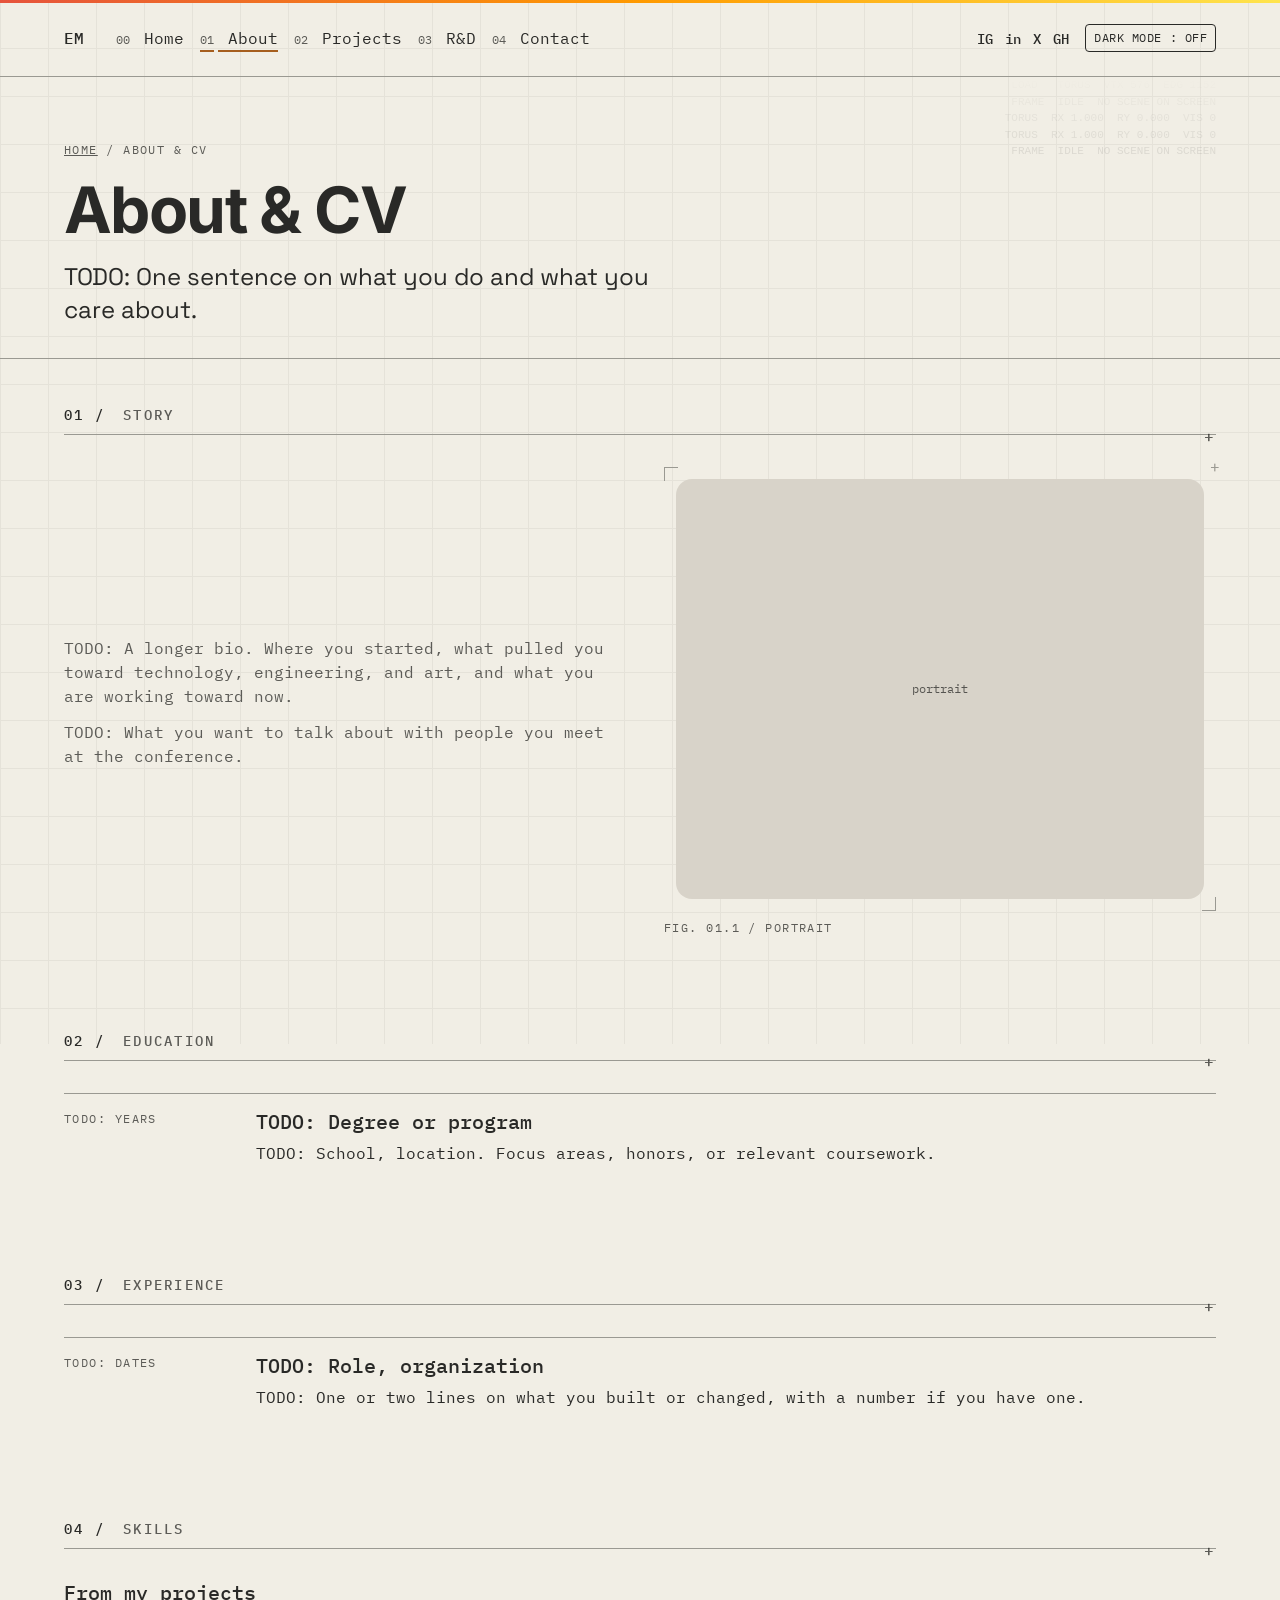
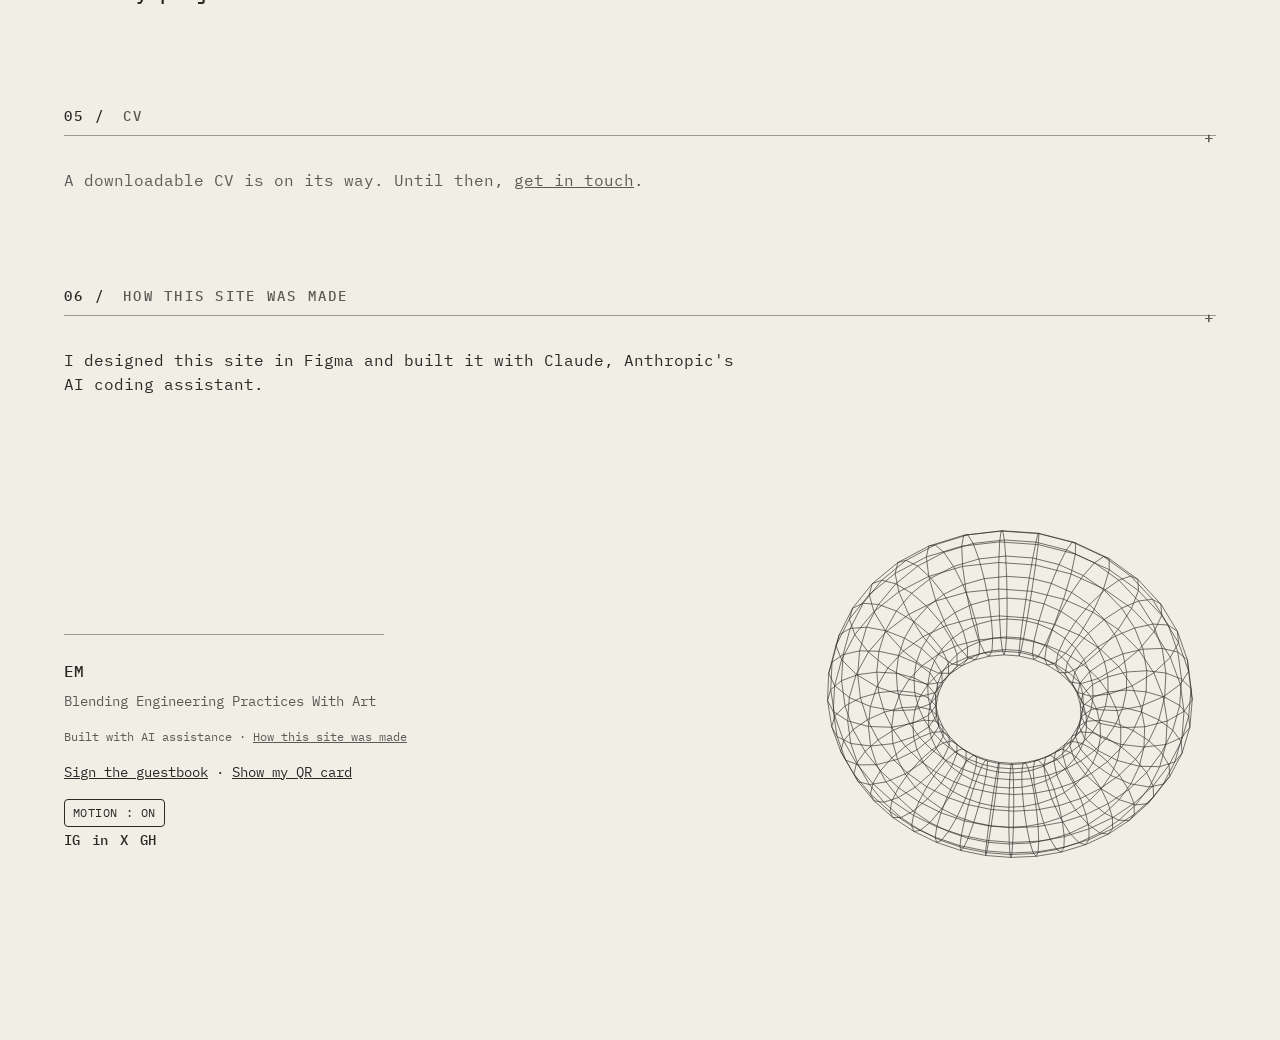
==== about/index.html @ 90114f0a "Add an AI-use disclosure and an Opinion tag for R&D posts (ADR 0013)  - every page's footer says "Bu" ====
<!doctype html>
<html lang="en">
<head>
  <meta charset="utf-8">
  <meta name="viewport" content="width=device-width, initial-scale=1">
  <title>About & CV | Emiliano Panday Manalo IV</title>
  <meta name="description" content="Background, education, experience, skills, and CV of Emiliano Panday Manalo IV.">
  <link rel="canonical" href="https://emilianomanaloiv.github.io/about/">
  <link rel="icon" href="/favicon.svg" type="image/svg+xml">
  <link rel="manifest" href="/site.webmanifest">
  <meta name="theme-color" content="#f1eee5" media="(prefers-color-scheme: light)">
  <meta name="theme-color" content="#292927" media="(prefers-color-scheme: dark)">

  <meta property="og:type" content="website">
  <meta property="og:url" content="https://emilianomanaloiv.github.io/about/">
  <meta property="og:title" content="About & CV | Emiliano Panday Manalo IV">
  <meta property="og:description" content="Background, education, experience, skills, and CV of Emiliano Panday Manalo IV.">
  <meta name="twitter:card" content="summary">

  <script src="/js/theme.js"></script>
  <link rel="preload" href="/assets/fonts/inter-latin-var.woff2" as="font" type="font/woff2" crossorigin>
  <link rel="preload" href="/assets/fonts/ibm-plex-mono-latin-400.woff2" as="font" type="font/woff2" crossorigin>
  <link rel="stylesheet" href="/styles.css">
  <link rel="modulepreload" href="/js/geometry.js">
  <link rel="modulepreload" href="/js/models.js">
  <script type="module" src="/js/main.js"></script>
  <script type="module" src="/js/ui.js"></script>
</head>
<body>
  <a class="skip-link" href="#main">Skip to content</a>

  <header class="site-header">
    <div class="read-progress" aria-hidden="true"></div>
    <canvas class="ambient-scene" data-scene="ambient" aria-hidden="true"></canvas>
    <div class="container">
      <a class="monogram" href="/" aria-label="Emiliano Panday Manalo IV, home">EM</a>
      <nav id="site-nav" aria-label="Primary">
        <ul class="nav-list">
          <li><a href="/#home"><span class="nav-index" aria-hidden="true">00</span> Home</a></li>
          <li><a href="/#about" aria-current="page"><span class="nav-index" aria-hidden="true">01</span> About</a></li>
          <li><a href="/#projects"><span class="nav-index" aria-hidden="true">02</span> Projects</a></li>
          <li><a href="/rd/"><span class="nav-index" aria-hidden="true">03</span> R&amp;D</a></li>
          <li><a href="/#contact"><span class="nav-index" aria-hidden="true">04</span> Contact</a></li>
        </ul>
      </nav>
      <div class="header-tools">
        <!-- TODO(figma): replace text labels with the social icons exported from Figma. -->
        <ul class="socials" aria-label="Social profiles">
          <li><a href="https://www.instagram.com/TODO" data-link="instagram" aria-label="Instagram">IG</a></li>
          <li><a href="https://www.linkedin.com/in/TODO" data-link="linkedin" aria-label="LinkedIn">in</a></li>
          <li><a href="https://x.com/TODO" data-link="x" aria-label="X">X</a></li>
          <li><a href="https://github.com/EmilianoManaloIV" data-link="github" aria-label="GitHub">GH</a></li>
        </ul>
        <button class="toggle" type="button" id="theme-toggle" aria-pressed="false">Dark mode<span data-state aria-hidden="true">: off</span></button>
      </div>
    </div>
  </header>

  <main id="main">
    <section id="bio" class="page-hero">
      <!-- A faint copy of the site telemetry, filled by js/main.js (ADR 0008, 0009). -->
      <pre class="terminal-echo" aria-hidden="true"></pre>
      <div class="container">
        <p class="eyebrow"><a href="/">Home</a> / About &amp; CV</p>
        <h1>About &amp; CV</h1>
        <p class="lede" data-text="about-one-liner">TODO: One sentence on what you do and what you care about.</p>
      </div>
    </section>

    <section id="story" class="section" data-label="01 — Story">
      <div class="container">
        <h2 class="section-title"><span class="section-index" aria-hidden="true">01 /</span> Story</h2>
        <article class="card">
          <div class="card-body prose" data-text="about-story">
            <p>TODO: A longer bio. Where you started, what pulled you toward technology, engineering, and art, and what you are working toward now.</p>
            <p>TODO: What you want to talk about with people you meet at the conference.</p>
          </div>
          <figure class="card-media">
            <div class="frame">
              <!-- TODO: replace with a photo, e.g. <img src="/assets/img/portrait.jpg" alt="..." width="800" height="600" loading="lazy">. -->
              <div class="slot" aria-hidden="true">portrait</div>
            </div>
            <figcaption>FIG. 01.1 / Portrait</figcaption>
          </figure>
        </article>
      </div>
    </section>

    <section id="education" class="section" data-label="02 — Education">
      <div class="container">
        <h2 class="section-title"><span class="section-index" aria-hidden="true">02 /</span> Education</h2>
        <ol class="entry-list" data-text="education">
          <li>
            <p class="entry-when">TODO: Years</p>
            <div>
              <h3>TODO: Degree or program</h3>
              <p>TODO: School, location. Focus areas, honors, or relevant coursework.</p>
            </div>
          </li>
        </ol>
      </div>
    </section>

    <section id="experience" class="section" data-label="03 — Experience">
      <div class="container">
        <h2 class="section-title"><span class="section-index" aria-hidden="true">03 /</span> Experience</h2>
        <ol class="entry-list" data-text="experience">
          <li>
            <p class="entry-when">TODO: Dates</p>
            <div>
              <h3>TODO: Role, organization</h3>
              <p>TODO: One or two lines on what you built or changed, with a number if you have one.</p>
            </div>
          </li>
        </ol>
      </div>
    </section>

    <section id="skills" class="section" data-label="04 — Skills">
      <div class="container">
        <h2 class="section-title"><span class="section-index" aria-hidden="true">04 /</span> Skills</h2>
        <h3 class="list-heading">From my projects</h3>
        <!-- The build fills this from the projects' "skill:" labels (ADR 0006). -->
        <ul class="tags skill-list"><!-- SKILLS --></ul>
        <!-- TODO: add more skill groups, e.g. tools, languages, art and design. -->
      </div>
    </section>

    <section id="cv" class="section" data-label="05 — CV">
      <div class="container">
        <h2 class="section-title"><span class="section-index" aria-hidden="true">05 /</span> CV</h2>
        <!-- TODO: when assets/cv/emiliano-manalo-cv.pdf exists, replace this paragraph with
             <a class="tag tag-link" href="/assets/cv/emiliano-manalo-cv.pdf" download>Download CV (PDF)</a> -->
        <p class="empty-state">A downloadable CV is on its way. Until then, <a href="/#contact">get in touch</a>.</p>
      </div>
    </section>

    <section id="made" class="section" data-label="06 — How this site was made">
      <div class="container">
        <h2 class="section-title"><span class="section-index" aria-hidden="true">06 /</span> How this site was made</h2>
        <!-- An AI-use disclosure, edited in site-text.md (ADR 0013). -->
        <div class="prose" data-text="about-made">
          <p>I designed this site in Figma and built it with Claude, Anthropic's AI coding assistant.</p>
        </div>
      </div>
    </section>
  </main>

  <footer class="site-footer">
    <div class="container">
      <div>
        <hr class="footer-rule">
        <p class="footer-brand">EM</p>
        <p class="footer-tagline">Blending Engineering Practices With Art</p>
        <p class="footer-ai">Built with AI assistance · <a href="/about/#made">How this site was made</a></p>
        <p class="footer-links"><a href="/guestbook/">Sign the guestbook</a> · <a href="/card/">Show my QR card</a></p>
        <p class="footer-motion"><button class="toggle" type="button" data-motion-toggle aria-pressed="true">Motion<span data-state aria-hidden="true">: on</span></button></p>
        <ul class="socials" aria-label="Social profiles">
          <li><a href="https://www.instagram.com/TODO" data-link="instagram" aria-label="Instagram">IG</a></li>
          <li><a href="https://www.linkedin.com/in/TODO" data-link="linkedin" aria-label="LinkedIn">in</a></li>
          <li><a href="https://x.com/TODO" data-link="x" aria-label="X">X</a></li>
          <li><a href="https://github.com/EmilianoManaloIV" data-link="github" aria-label="GitHub">GH</a></li>
        </ul>
      </div>
      <div class="model model-torus">
        <canvas class="torus-scene" data-scene="torus" tabindex="0" role="img" aria-roledescription="3D model" aria-label="Torus wireframe"></canvas>
        <p class="model-controls"><span class="model-hint" aria-hidden="true">Drag or use arrow keys</span> <button class="toggle model-reset" type="button" data-reset>Reset view</button></p>
      </div>
    </div>
  </footer>
</body>
</html>
---- styles.css ----
/* ==========================================================================
   Fonts: self-hosted latin subsets, SIL Open Font License (see assets/fonts/).
   ========================================================================== */
@font-face {
  font-family: "Inter";
  font-style: normal;
  font-weight: 100 900;
  font-display: swap;
  src: url("assets/fonts/inter-latin-var.woff2") format("woff2");
}

@font-face {
  font-family: "Space Grotesk";
  font-style: normal;
  font-weight: 300 700;
  font-display: swap;
  src: url("assets/fonts/space-grotesk-latin-var.woff2") format("woff2");
}

@font-face {
  font-family: "IBM Plex Mono";
  font-style: normal;
  font-weight: 400;
  font-display: swap;
  src: url("assets/fonts/ibm-plex-mono-latin-400.woff2") format("woff2");
}

@font-face {
  font-family: "IBM Plex Mono";
  font-style: italic;
  font-weight: 400;
  font-display: swap;
  src: url("assets/fonts/ibm-plex-mono-latin-400-italic.woff2") format("woff2");
}

@font-face {
  font-family: "IBM Plex Mono";
  font-style: normal;
  font-weight: 500;
  font-display: swap;
  src: url("assets/fonts/ibm-plex-mono-latin-500.woff2") format("woff2");
}

/* ==========================================================================
   Design tokens
   Colors: Figma "Branding Guide" variable collection.
   Type: Figma text styles and the inspected text layers.
   ========================================================================== */
:root {
  color-scheme: light;

  /* color/primary (Light mode) */
  --brand-background: #f1eee5;
  --brand-text-dark: #292927;
  --brand-text-light: rgb(41 41 39 / 0.75);
  --brand-text-flipped: #f1eee5;
  --brand-text-flipped-light: rgb(241 238 229 / 0.75);
  --brand-accent-light: #d7882b;
  --brand-accent-dark: #a65e1e;

  /* color/signal (same in both modes) */
  --brand-mint: #45e8a2;
  --brand-magenta: #ed24c7;
  --brand-blue: #4c76ff;
  --brand-red: #e6533c;
  --brand-amber: #ff9a00;
  --brand-yellow: #ffe44d;

  /* color/supporting (same in both modes) */
  --brand-stone: #d8d3c9;
  --brand-slate: #6b6b63;
  --brand-silver: #9a9992;
  --brand-charcoal: #1a1a1a;

  /* Roles. Dark panels stay charcoal in both themes, so their ink is fixed. */
  --color-bg: var(--brand-background);
  --color-ink: var(--brand-text-dark);
  --color-ink-muted: var(--brand-text-light);
  --color-rule: var(--brand-silver);
  --color-slot: var(--brand-stone);
  --color-panel: var(--brand-charcoal);
  --color-panel-ink: #f1eee5;
  --color-panel-ink-muted: rgb(241 238 229 / 0.75);
  --color-panel-rule: var(--brand-slate);
  --color-tag-primary: var(--brand-accent-light);
  /* Text on the orange link buttons is near-black: cream on #d7882b is only 2.4:1,
     near-black is 6.2:1 (WCAG AA 4.5:1). Pre-launch audit, ADR 0012. */
  --color-tag-primary-ink: #1a1a1a;
  /* The accent-dark tag background, darkened slightly so cream text passes AA:
     #a65e1e gives 4.27:1, #9c581c gives 4.73:1. */
  --color-tag: #9c581c;
  --color-tag-ink: #f1eee5;
  --color-focus: var(--brand-blue);
  /* Current-position cues (nav underline, active rail dot) and the other rail dots.
     Each keeps 3:1 against the page and the charcoal banner (WCAG 1.4.11, ADR 0012). */
  --color-marker: var(--brand-accent-dark);
  --color-rail: var(--brand-slate);

  /* Families */
  --font-display: "Inter", system-ui, -apple-system, "Segoe UI", Roboto, sans-serif;
  --font-sub: "Space Grotesk", system-ui, -apple-system, "Segoe UI", Roboto, sans-serif;
  --font-mono: "IBM Plex Mono", ui-monospace, "Cascadia Mono", Consolas, monospace;

  /* Sizes: Figma desktop values are the maximums. */
  --text-name: clamp(2.25rem, 1rem + 5vw, 4rem);         /* h1: Inter Bold 64 */
  --text-subtitle: clamp(1.125rem, 0.9rem + 1vw, 1.5rem); /* SubTitle: 24 */
  --text-header: clamp(1.5rem, 1.1rem + 1.5vw, 2rem);     /* Header: 32 */
  --text-subheader: clamp(1rem, 0.85rem + 0.6vw, 1.25rem); /* SubHeader: 20 */
  --text-banner: clamp(3rem, 1rem + 5vw, 4.5rem);
  --text-body: 1rem;
  --text-small: 0.875rem;
  --text-xs: 0.75rem;

  /* Space and shape */
  --space-1: 0.25rem;
  --space-2: 0.5rem;
  --space-3: 0.75rem;
  --space-4: 1rem;
  --space-6: 1.5rem;
  --space-8: 2rem;
  --space-12: 3rem;
  --space-16: 4rem;
  --space-24: 6rem;
  --radius-sm: 4px;
  --radius-md: 16px;
  --content-max: 72rem; /* 1152px, the Figma desktop content width */
  --gutter: clamp(1rem, 5vw, 4rem);
}

/* Figma Branding Guide, Dark mode. Applied by the toggle or the system setting. */
:root[data-theme="dark"] {
  color-scheme: dark;
  --brand-background: #292927;
  --brand-text-dark: #f1eee5;
  --brand-text-light: rgb(241 238 229 / 0.75);
  --brand-text-flipped: #292927;
  --brand-text-flipped-light: rgb(41 41 39 / 0.75);
  --color-slot: #3a3a37;
  --color-marker: var(--brand-accent-light);
  --color-rail: var(--brand-silver);
}

@media (prefers-color-scheme: dark) {
  :root:not([data-theme="light"]) {
    color-scheme: dark;
    --brand-background: #292927;
    --brand-text-dark: #f1eee5;
    --brand-text-light: rgb(241 238 229 / 0.75);
    --brand-text-flipped: #292927;
    --brand-text-flipped-light: rgb(41 41 39 / 0.75);
    --color-slot: #3a3a37;
    --color-marker: var(--brand-accent-light);
    --color-rail: var(--brand-silver);
  }
}

/* ==========================================================================
   Base
   ========================================================================== */
*,
*::before,
*::after {
  box-sizing: border-box;
}

html {
  -webkit-text-size-adjust: 100%;
}

@media (prefers-reduced-motion: no-preference) {
  html {
    scroll-behavior: smooth;
  }
}

body {
  margin: 0;
  background: var(--color-bg);
  color: var(--color-ink);
  font-family: var(--font-mono);
  font-size: var(--text-body);
  line-height: 1.5;
}

/* Page-wide drafting grid (ADR 0008), fixed behind the page; dark panels cover it.
   While motion is on it drifts one cell diagonally every 40 seconds, which loops
   seamlessly, and it moves slower than the page while scrolling. The two use the
   separate `translate` and `transform` properties, so they combine. */
body::before {
  content: "";
  position: fixed;
  top: -48px;
  left: 0;
  right: -48px;
  z-index: -1;
  height: calc(100vh + 192px);
  background:
    linear-gradient(var(--color-rule) 1px, transparent 1px) 0 0 / 48px 48px,
    linear-gradient(90deg, var(--color-rule) 1px, transparent 1px) 0 0 / 48px 48px;
  opacity: 0.14;
  pointer-events: none;
}

html.js-ready:not(.motion-off) body::before {
  animation: grid-ambient 40s linear infinite;
}

@keyframes grid-ambient {
  from {
    translate: 0 0;
  }
  to {
    translate: -48px 48px;
  }
}

@media screen and (prefers-reduced-motion: no-preference) {
  @supports (animation-timeline: scroll()) {
    html:not(.motion-off) body::before {
      animation: grid-drift linear both;
      animation-timeline: scroll(root);
    }

    html.js-ready:not(.motion-off) body::before {
      animation: grid-drift linear both, grid-ambient 40s linear infinite;
      animation-timeline: scroll(root), auto;
    }
  }
}

@keyframes grid-drift {
  to {
    transform: translateY(-96px);
  }
}

img,
svg,
canvas {
  display: block;
  max-width: 100%;
}

a {
  color: inherit;
}

:focus-visible {
  outline: 2px solid var(--color-focus);
  outline-offset: 3px;
}

h1,
h2,
h3 {
  margin: 0;
  line-height: 1.15;
}

p {
  margin: 0;
}

button {
  font: inherit;
  color: inherit;
}

.visually-hidden {
  position: absolute;
  width: 1px;
  height: 1px;
  overflow: hidden;
  clip-path: inset(50%);
  white-space: nowrap;
}

.skip-link {
  position: absolute;
  left: var(--space-4);
  top: -3rem;
  padding: var(--space-2) var(--space-4);
  background: var(--color-panel);
  color: var(--color-panel-ink);
  z-index: 10;
}

.skip-link:focus {
  top: var(--space-4);
}

/* Reading progress (ADR 0009): visibility of system status. It reports where the
   reader is, so it is a status display rather than decorative motion: it follows
   scrolling under reduced motion and with motion off too. Browsers without scroll
   timelines simply don't show it. */
.read-progress {
  display: none;
}

@supports (animation-timeline: scroll()) {
  .read-progress {
    position: fixed;
    top: 0;
    left: 0;
    right: 0;
    z-index: 20;
    display: block;
    height: 3px;
    background: linear-gradient(90deg, var(--brand-red), var(--brand-amber), var(--brand-yellow));
    transform-origin: 0 50%;
    pointer-events: none;
    animation: read-progress linear both;
    animation-timeline: scroll(root);
  }
}

@keyframes read-progress {
  from {
    transform: scaleX(0);
  }
}

/* Print (pre-launch audit, ADR 0012). Browsers drop page backgrounds when printing,
   so cream text (dark theme, dark panels) would vanish on white paper. Print is
   always black on white, decoration and controls are left out, and outside links
   show their address, so a printed About & CV page stays useful. The roles are set
   with a high-specificity selector to beat both theme blocks. */
@media print {
  :root:root:root {
    color-scheme: light;
    --color-bg: #fff;
    --color-ink: #000;
    --color-ink-muted: #333;
    --color-rule: #999;
    --color-slot: #eee;
    --color-panel: #fff;
    --color-panel-ink: #000;
    --color-panel-ink-muted: #333;
    --color-panel-rule: #999;
    /* Signal colours (value headings, labels) print as plain black. */
    --brand-mint: #000;
    --brand-magenta: #000;
    --brand-blue: #000;
    --brand-red: #000;
    --brand-amber: #000;
    --brand-yellow: #000;
    /* Tags lose their coloured background on paper, so they print as outlines. */
    --color-tag: #fff;
    --color-tag-ink: #000;
    --color-tag-primary: #fff;
    --color-tag-primary-ink: #000;
  }

  .tag {
    border: 1px solid #000;
  }

  body::before,
  .read-progress,
  .ambient-scene,
  .skip-link,
  .site-header,
  .section-rail,
  .section-bar,
  .banner,
  .terminal-echo,
  .model,
  .toggle,
  .action,
  .barcode-strip,
  .ticks,
  .footer-motion,
  .torus-scene {
    display: none !important;
  }

  :is(.prose, .entry-list, .socials, .card-body) a[href^="http"]::after {
    content: " (" attr(href) ")";
    font-size: 0.85em;
    word-break: break-all;
  }

  .card,
  .entry-list li {
    break-inside: avoid;
  }
}

.container {
  width: 100%;
  max-width: calc(var(--content-max) + 2 * var(--gutter));
  margin-inline: auto;
  padding-inline: var(--gutter);
}

/* Empty image slot shown until real artwork is supplied. */
.slot {
  display: grid;
  place-items: center;
  aspect-ratio: 544 / 432;
  border-radius: var(--radius-md);
  background: var(--color-slot);
  color: var(--color-ink-muted);
  font-size: var(--text-xs);
}

/* Small bordered control: theme and motion toggles, copy and share actions. */
.toggle,
.action {
  display: inline-flex;
  align-items: center;
  gap: var(--space-2);
  padding: var(--space-1) var(--space-2);
  border: 1px solid currentColor;
  border-radius: var(--radius-sm);
  background: transparent;
  font-family: var(--font-mono);
  font-size: var(--text-xs);
  letter-spacing: 0.04em;
  text-transform: uppercase;
  cursor: pointer;
}

/* Toggles need js/main.js, so hide them until it has run.
   Canvases stay empty without JavaScript, so hide them in that case too. */
html:not(.js-ready) .toggle,
html:not(.ui-ready) .action,
html:not(.ui-ready) .section-rail,
html:not(.ui-ready) .section-bar,
html:not(.js) canvas[data-scene],
html:not(.js) .model {
  display: none;
}

/* Copy feedback, in the reference boards' status-chip style: a mint dot carries
   the state, the text stays ink for contrast. */
.copy-status {
  display: inline-flex;
  align-items: center;
  gap: 0.5em;
  font-family: var(--font-mono);
  font-size: var(--text-xs);
  letter-spacing: 0.08em;
  text-transform: uppercase;
}

.copy-status:not(:empty)::before {
  content: "";
  width: 6px;
  height: 6px;
  border-radius: 50%;
  background: var(--brand-mint);
}

/* Reserves its line so feedback never shifts the layout. */
.copy-status {
  min-height: 1.6em;
  margin-top: var(--space-4);
}

/* Wayfinding: a dot rail on wide screens, a sticky section bar on phones. */
.section-rail,
.section-bar {
  display: none;
}

@media (min-width: 1280px) {
  .section-rail {
    position: fixed;
    top: 50%;
    left: 1rem;
    z-index: 5;
    display: flex;
    flex-direction: column;
    transform: translateY(-50%);
  }

  /* 6px dots inside 24px targets (WCAG 2.5.8). Their colours keep 3:1 against
     the page in either theme and the charcoal banner (tested, ADR 0012). */
  .section-rail a {
    width: 24px;
    height: 24px;
    padding: 9px;
    background: var(--color-rail);
    background-clip: content-box;
    border-radius: 12px;
    transition: height 0.2s;
  }

  .section-rail a[aria-current="true"] {
    height: 40px;
    background-color: var(--color-marker);
  }
}

@media (max-width: 799px) {
  .section-bar {
    position: fixed;
    inset: 0 0 auto;
    z-index: 10;
    display: flex;
    justify-content: space-between;
    padding: var(--space-2) var(--gutter);
    border-bottom: 1px solid var(--color-rule);
    background: var(--color-bg);
    font-size: var(--text-xs);
    letter-spacing: 0.12em;
    text-decoration: none;
    text-transform: uppercase;
    visibility: hidden;
    transform: translateY(-100%);
    transition: transform 0.2s, visibility 0.2s;
  }

  .section-bar.is-visible {
    visibility: visible;
    transform: none;
  }

  .section-bar-menu {
    color: var(--color-ink-muted);
  }

  /* Anchors and keyboard focus land below the bar, not under it. */
  html {
    scroll-padding-top: 3rem;
  }
}

@media (prefers-reduced-motion: reduce) {
  .section-rail a,
  .section-bar {
    transition: none;
  }
}

/* ==========================================================================
   Header and nav. Mobile: stacked list, as in the Figma mobile frame.
   ========================================================================== */
.site-header {
  border-bottom: 1px solid var(--color-rule);
}

.site-header .container {
  display: flex;
  flex-direction: column;
  gap: var(--space-4);
  padding-block: var(--space-6);
}

.monogram {
  font-weight: 500;
  text-decoration: none;
}

.nav-list,
.socials {
  display: flex;
  margin: 0;
  padding: 0;
  list-style: none;
}

/* Phones: a compact two-column grid keeps the hero on the first screen. */
.nav-list {
  display: grid;
  grid-template-columns: 1fr 1fr;
  gap: var(--space-2) var(--space-4);
}

.nav-index {
  margin-right: var(--space-1);
  color: var(--color-ink-muted);
  font-size: var(--text-xs);
}

.nav-list a[aria-current] {
  text-decoration: underline;
  text-decoration-color: var(--color-marker);
  text-decoration-thickness: 2px;
  text-underline-offset: 0.35em;
}

.nav-list a {
  text-decoration: none;
}

.nav-list a:hover {
  text-decoration: underline;
}

.header-tools {
  display: flex;
  align-items: center;
  gap: var(--space-4);
}

.socials {
  gap: var(--space-3);
}

.socials a {
  font-size: var(--text-small);
  font-weight: 500;
  text-decoration: none;
}

/* ==========================================================================
   Hero
   ========================================================================== */
.hero {
  padding-block: var(--space-16);
  text-align: center;
}

.hero h1 {
  font-family: var(--font-display);
  font-size: var(--text-name);
  font-weight: 700;
  line-height: 1.1;
  letter-spacing: -0.025em;
}

.hero p {
  max-width: 36rem;
  margin: var(--space-4) auto 0;
  font-family: var(--font-sub);
  font-size: var(--text-subtitle);
  line-height: 1.3;
}

/* ==========================================================================
   Dark panels
   ========================================================================== */
.panel {
  background: var(--color-panel);
  color: var(--color-panel-ink);
}

/* Banner: full-height console on the left, wireframe scene, the "Bridging"
   head with a cube behind it, and technical labels. */
.banner {
  position: relative;
  overflow: hidden;
}

.banner .container {
  position: relative;
  display: grid;
  grid-template-areas:
    "head"
    "art"
    "term"
    "labels";
  gap: var(--space-6);
  padding-block: var(--space-8);
}

/* Dot-matrix columns behind the right side, after the "Illusion" reference. */
.dot-field {
  position: absolute;
  inset: 0 0 0 auto;
  width: 38%;
  /* The dimming lives in the dot color, not opacity, so the scan band can be brighter. */
  background: radial-gradient(circle, color-mix(in srgb, var(--brand-mint) 18%, transparent) 1px, transparent 1.6px) 0 0 / 10px 10px;
  -webkit-mask-image: repeating-linear-gradient(90deg, #000 0 10px, transparent 10px 50px),
    linear-gradient(90deg, transparent, #000 60%);
  mask-image: repeating-linear-gradient(90deg, #000 0 10px, transparent 10px 50px),
    linear-gradient(90deg, transparent, #000 60%);
  -webkit-mask-composite: source-in;
  mask-composite: intersect;
  pointer-events: none;
}

/* A brighter band of the same dots scans up and down the columns while motion is on. */
.dot-field::before {
  content: "";
  position: absolute;
  inset: 0;
  background: radial-gradient(circle, color-mix(in srgb, var(--brand-mint) 55%, transparent) 1px, transparent 1.6px) 0 0 / 10px 10px;
  -webkit-mask: linear-gradient(transparent 40%, #000 50%, transparent 60%) 0 100% / 100% 300% no-repeat;
  mask: linear-gradient(transparent 40%, #000 50%, transparent 60%) 0 100% / 100% 300% no-repeat;
  opacity: 0;
}

/* mask-position repaints, so the shimmer runs only on wider screens. */
@media (min-width: 800px) {
  html.js-ready:not(.motion-off) .dot-field::before {
    opacity: 1;
    animation: dot-scan 7s ease-in-out infinite alternate;
  }
}

@keyframes dot-scan {
  from {
    -webkit-mask-position: 0 100%;
    mask-position: 0 100%;
  }
  to {
    -webkit-mask-position: 0 0;
    mask-position: 0 0;
  }
}

/* On phones the banner stacks, so the dots sit only behind the headline, fading out
   before the wireframe, console, and labels below it. */
@media (max-width: 799px) {
  .dot-field {
    inset: 0 0 auto auto;
    width: 70%;
    height: 17rem;
    -webkit-mask-image: repeating-linear-gradient(90deg, #000 0 10px, transparent 10px 50px),
      linear-gradient(90deg, transparent, #000 60%), linear-gradient(#000 55%, transparent);
    mask-image: repeating-linear-gradient(90deg, #000 0 10px, transparent 10px 50px),
      linear-gradient(90deg, transparent, #000 60%), linear-gradient(#000 55%, transparent);
  }
}

.terminal {
  grid-area: term;
  min-width: 0;
  height: 18em;
  margin: 0;
  overflow: hidden;
  font-size: 0.6875rem;
  line-height: 1.5;
  color: var(--color-panel-ink-muted);
  white-space: pre;
}

.terminal .cursor {
  display: inline-block;
  width: 0.6em;
  height: 1em;
  vertical-align: text-bottom;
  background: var(--brand-mint);
  animation: blink 1s steps(1) infinite;
}

.motion-off .terminal .cursor {
  animation: none;
}

@keyframes blink {
  50% {
    opacity: 0;
  }
}

/* Console echoes (ADR 0008): faint, decorative copies of the console's finished
   lines in empty space beside the name and above the values. Hidden on phones. */
/* clip, not hidden: a hidden overflow would become the scroll container that the
   scroll reveals measure against, and they would stop following the page. */
.hero,
.page-hero,
.values {
  position: relative;
  isolation: isolate;
  overflow: clip;
}

.terminal-echo {
  display: none;
  position: absolute;
  z-index: -1;
  margin: 0;
  overflow: hidden;
  font-size: 0.6875rem;
  line-height: 1.5;
  white-space: pre;
  opacity: 0.1;
  pointer-events: none;
  -webkit-user-select: none;
  user-select: none;
  -webkit-mask-image: linear-gradient(transparent, #000 25%, #000 75%, transparent);
  mask-image: linear-gradient(transparent, #000 25%, #000 75%, transparent);
}

html.js-ready:not(.motion-off) .terminal-echo {
  animation: echo-drift 9s ease-in-out infinite alternate;
}

@keyframes echo-drift {
  to {
    transform: translateY(-1.5em);
  }
}

.banner-scene {
  grid-area: art;
  width: 100%;
  aspect-ratio: 4 / 3;
  color: var(--brand-mint);
}

.banner-head {
  grid-area: head;
  position: relative;
  padding-block: var(--space-4);
}

.cube-scene {
  position: absolute;
  inset: 0;
  width: 100%;
  height: 100%;
  color: var(--brand-mint);
  opacity: 0.35;
}

.banner-words,
.norm-label {
  position: relative;
}

.banner-words {
  font-size: var(--text-banner);
  line-height: 1.05;
}

.banner-words span:not(.visually-hidden) {
  display: block;
}

.banner-words .w-tech,
.banner-words .w-eng,
.banner-words .w-art {
  font-size: 0.45em;
}

.banner-words .w-tech {
  color: var(--brand-red);
}

.banner-words .w-eng {
  color: var(--brand-amber);
}

.banner-words .w-art {
  color: var(--brand-yellow);
}

/* Norm label with a gradient bar, after the "10918-1" mark in the references. */
.norm-label {
  display: flex;
  align-items: center;
  gap: var(--space-3);
  margin-top: var(--space-4);
}

.norm-code {
  padding: 0 var(--space-1);
  border: 1px solid var(--color-panel-ink);
  font-size: var(--text-small);
  line-height: 1.4;
}

.norm-bar {
  width: min(10rem, 40%);
  height: 6px;
  background: linear-gradient(90deg, var(--brand-red), var(--brand-amber), var(--brand-yellow));
}

.tech-labels {
  grid-area: labels;
  display: flex;
  flex-wrap: wrap;
  align-items: stretch;
  gap: var(--space-2);
  font-size: 0.625rem;
  line-height: 1.4;
  text-transform: uppercase;
}

.tech-label {
  padding: var(--space-1) var(--space-2);
  border: 1px solid var(--color-panel-rule);
}

.tech-label strong {
  display: block;
  color: var(--brand-mint);
  font-weight: 400;
}

.tech-label-core {
  display: flex;
  align-items: center;
  gap: var(--space-2);
}

.globe-scene {
  flex: none;
  width: 2rem;
  height: 2rem;
  color: var(--brand-mint);
}

.tech-labels .toggle {
  color: var(--brand-mint);
}

/* Values strip */
.values .container {
  display: grid;
  gap: var(--space-8);
  padding-block: var(--space-12) var(--space-6);
}

.barcode-strip {
  grid-column: 1 / -1;
  display: flex;
  flex-wrap: wrap;
  align-items: stretch;
  gap: var(--space-2);
  font-size: 0.625rem;
  line-height: 1.4;
  text-transform: uppercase;
}

.barcode-strip .tech-label strong {
  display: inline;
  margin-right: var(--space-2);
  color: var(--color-panel-ink-muted);
}

.barcode {
  width: 5rem;
  min-height: 1.5rem;
  padding: 3px 4px;
  border: 1px solid var(--color-panel-rule);
  background: repeating-linear-gradient(
    90deg,
    var(--color-panel-ink) 0 1px,
    transparent 1px 3px,
    var(--color-panel-ink) 3px 5px,
    transparent 5px 6px,
    var(--color-panel-ink) 6px 7px,
    transparent 7px 10px
  );
  background-clip: content-box;
}

.ticks {
  grid-column: 1 / -1;
  display: flex;
  justify-content: space-between;
  color: var(--brand-slate);
  font-size: 0.625rem;
  letter-spacing: 0.6em;
}

.value {
  border-top: 1px solid var(--color-panel-rule);
  padding-top: var(--space-4);
}

.value h3 {
  margin-bottom: var(--space-3);
  font-size: var(--text-header);
  font-weight: 500;
}

.value p {
  font-size: var(--text-subheader);
}

.barcode-strip + .value h3 {
  color: var(--brand-mint);
}

.barcode-strip + .value + .value h3 {
  color: var(--brand-magenta);
}

.barcode-strip + .value + .value + .value h3 {
  color: var(--brand-blue);
}

/* ==========================================================================
   Scroll reveals (ADR 0008). Each section's blocks slide up and fade in as they
   enter the screen, driven by scrolling itself, so no script is needed. The
   values arrive one after another, and their headings wipe on like a scan line.
   Browsers without view timelines, reduced motion, the motion toggle, and print
   all get the page as is: nothing is hidden outside these rules. Every range ends
   by "entry 100%", which any block with content below it always reaches.
   ========================================================================== */
@media screen and (prefers-reduced-motion: no-preference) {
  @supports (animation-timeline: view()) {
    html:not(.motion-off) :is(.section > .container > :not(.project-list), .project-list > .card, .values .value) {
      animation: reveal linear both;
      animation-timeline: view();
      animation-range: entry 0% entry 70%;
    }

    html:not(.motion-off) .barcode-strip + .value + .value {
      animation-range: entry 20% entry 90%;
    }

    html:not(.motion-off) .barcode-strip + .value + .value + .value {
      animation-range: entry 40% entry 100%;
    }

    html:not(.motion-off) .section > .container > .section-title {
      animation: reveal linear both, rule-draw linear both;
      animation-timeline: view(), view();
      animation-range: entry 0% entry 70%, entry 10% entry 100%;
    }

    html:not(.motion-off) .values .value h3 {
      animation: wipe linear both;
      animation-timeline: view();
      animation-range: entry 40% entry 100%;
    }
  }
}

@keyframes reveal {
  from {
    opacity: 0;
    transform: translateY(2rem);
  }
}

@keyframes rule-draw {
  from {
    background-size: 0 1px;
  }
}

@keyframes wipe {
  from {
    clip-path: inset(0 100% 0 0);
  }
}

/* ==========================================================================
   Content sections and cards
   ========================================================================== */
.section {
  padding-block: var(--space-12);
}

/* Numbered mono section labels: "01 / ABOUT". */
/* Section markers (ADR 0009): wayfinding in the FIG-label style. Each title ends in
   a registration mark, and its rule draws in during the reveal. (A counted section
   code was tried and dropped: unnumbered panels made it disagree with the "04 /"
   index beside it, and a wrong number is worse than none.) */
.section-title {
  position: relative;
  margin-bottom: var(--space-8);
  padding-bottom: var(--space-3);
  background: linear-gradient(var(--color-rule), var(--color-rule)) left bottom / 100% 1px no-repeat;
  font-family: var(--font-mono);
  font-size: var(--text-small);
  font-weight: 500;
  color: var(--color-ink-muted);
  text-transform: uppercase;
  letter-spacing: 0.16em;
}

.section-index {
  margin-right: var(--space-2);
  color: var(--color-ink);
}

/* High-contrast mode and print drop backgrounds, so the rule falls back to a border. */
@media (forced-colors: active), print {
  .section-title {
    border-bottom: 1px solid;
  }
}

.section-title::after {
  content: "+";
  content: "+" / "";
  position: absolute;
  right: 0;
  bottom: -0.55em;
  color: var(--color-ink-muted);
  font-size: var(--text-body);
  line-height: 1;
}

.card {
  display: grid;
  gap: var(--space-6);
  align-items: center;
}

.card + .card {
  margin-top: var(--space-16);
}

.card h3 {
  margin-bottom: var(--space-4);
  font-size: var(--text-header);
  font-weight: 500;
}

.card-media {
  margin: 0;
}

.card-media figcaption {
  margin-top: var(--space-2);
  color: var(--color-ink-muted);
  font-size: var(--text-xs);
  letter-spacing: 0.12em;
  text-transform: uppercase;
}

/* Corner brackets and a crosshair mark around media, after the references. */
.frame {
  position: relative;
  padding: var(--space-3);
  --bracket: linear-gradient(var(--brand-silver), var(--brand-silver));
  background:
    var(--bracket) top left / 14px 1px no-repeat,
    var(--bracket) top left / 1px 14px no-repeat,
    var(--bracket) bottom right / 14px 1px no-repeat,
    var(--bracket) bottom right / 1px 14px no-repeat,
    var(--bracket) bottom left / 0 1px no-repeat,
    var(--bracket) bottom left / 1px 0 no-repeat,
    var(--bracket) top right / 0 1px no-repeat,
    var(--bracket) top right / 1px 0 no-repeat;
  transition: background-size 0.25s ease-out;
}

/* Affordance and feedback (ADR 0009): pointing at or tabbing into a card closes its
   frame brackets in, so it is clear the card responds. */
.card:hover .frame,
.card:focus-within .frame {
  background-size: 28px 1px, 1px 28px, 28px 1px, 1px 28px, 28px 1px, 1px 28px, 28px 1px, 1px 28px;
}

.frame::after {
  content: "+";
  content: "+" / "";
  position: absolute;
  top: -0.6em;
  right: -0.25em;
  color: var(--brand-silver);
  font-size: var(--text-body);
  line-height: 1;
}

.card-media img,
.card-media video {
  display: block;
  width: 100%;
  height: auto;
  border-radius: var(--radius-md);
}

.card-media video {
  background: var(--color-slot);
}

.card-body > p {
  color: var(--color-ink-muted);
}

.card-body > p + p {
  margin-top: var(--space-3);
}

.tags {
  display: flex;
  flex-wrap: wrap;
  gap: var(--space-2);
  margin: var(--space-6) 0 0;
  padding: 0;
  list-style: none;
}

.tag {
  display: inline-block;
  padding: var(--space-1) var(--space-2);
  border-radius: var(--radius-sm);
  background: var(--color-tag);
  color: var(--color-tag-ink);
  font-family: var(--font-display);
  font-size: var(--text-small);
  line-height: 1.4;
}

.tag-link {
  padding: var(--space-2) var(--space-3);
  background: var(--color-tag-primary);
  color: var(--color-tag-primary-ink);
  text-decoration: none;
}

/* Decorative arrow; the empty alt text keeps screen readers from announcing it. */
.tag-link::before {
  content: "\2192\00a0";
  content: "\2192\00a0" / "";
  display: inline-block;
  transition: transform 0.2s ease-out;
}

.tag-link:hover {
  text-decoration: underline;
}

/* The arrow nudges forward on hover or keyboard focus: this goes somewhere. */
.tag-link:hover::before,
.tag-link:focus-visible::before {
  transform: translateX(3px);
}

.contact-list {
  display: grid;
  gap: var(--space-3);
  margin: 0;
  padding: 0;
  list-style: none;
}

/* ==========================================================================
   Subpages: About & CV, R&D, posts, 404 (ADR 0004)
   ========================================================================== */
.page-hero {
  padding-block: var(--space-16) var(--space-8);
  border-bottom: 1px solid var(--color-rule);
}

.page-hero h1,
.post h1 {
  font-family: var(--font-display);
  font-size: var(--text-name);
  font-weight: 700;
  line-height: 1.1;
  letter-spacing: -0.025em;
}

.eyebrow {
  margin-bottom: var(--space-4);
  color: var(--color-ink-muted);
  font-size: var(--text-xs);
  letter-spacing: 0.12em;
  text-transform: uppercase;
}

.lede {
  max-width: 40rem;
  margin-top: var(--space-4);
  font-family: var(--font-sub);
  font-size: var(--text-subtitle);
  line-height: 1.35;
}

/* Long-form text: a readable measure and quiet structure. */
.prose {
  max-width: 68ch;
}

.prose > * + * {
  margin-top: var(--space-4);
}

.prose h2 {
  margin-top: var(--space-12);
  font-size: var(--text-header);
  font-weight: 500;
}

/* A numbered section label inside prose keeps its small label style. */
.prose h2.section-title {
  margin-top: 0;
  font-size: var(--text-small);
}

.prose code {
  padding: 0 0.25em;
  border-radius: var(--radius-sm);
  background: var(--color-slot);
}

.prose blockquote {
  margin: var(--space-6) 0;
  padding-left: var(--space-4);
  border-left: 2px solid var(--brand-accent-dark);
  color: var(--color-ink-muted);
}

.entry-list,
.post-list {
  margin: 0;
  padding: 0;
  list-style: none;
}

.entry-list li {
  display: grid;
  gap: var(--space-2);
  padding-block: var(--space-4);
  border-top: 1px solid var(--color-rule);
}

.entry-list h3,
.list-heading {
  margin-bottom: var(--space-2);
  font-size: var(--text-subheader);
  font-weight: 500;
}

.entry-when {
  color: var(--color-ink-muted);
  font-size: var(--text-xs);
  letter-spacing: 0.12em;
  text-transform: uppercase;
}

.post-card {
  padding-block: var(--space-6);
  border-top: 1px solid var(--color-rule);
}

/* An empty list never shows; the empty-state line explains instead. */
.post-list:not(:has(li)) {
  display: none;
}

.post-list:has(li) + .empty-state {
  display: none;
}

.empty-state {
  color: var(--color-ink-muted);
}

/* Generated project cards and skills (ADR 0006). */
.project-list:not(:has(article)),
.skill-list:not(:has(li)) {
  display: none;
}

.project-list:has(article) + .empty-state {
  display: none;
}

/* The underline grows in from the left on hover or keyboard focus. */
.card h3 a {
  text-decoration: none;
  background: linear-gradient(currentColor, currentColor) left bottom / 0 1px no-repeat;
  transition: background-size 0.25s ease-out;
}

.card h3 a:hover,
.card h3 a:focus-visible {
  background-size: 100% 1px;
}

@media (prefers-reduced-motion: reduce) {
  .frame,
  .tag-link::before,
  .card h3 a {
    transition: none;
  }
}

.card-more {
  margin-top: var(--space-4);
  font-size: var(--text-small);
}

/* "Opinion" on R&D posts labelled "opinion" (ADR 0013): an outlined tag in the date
   line, so readers know a post argues a view. Ink on the page passes AA. */
.tag-opinion {
  display: inline-block;
  padding: 0 var(--space-2);
  border: 1px solid currentColor;
  border-radius: var(--radius-sm);
  color: var(--color-ink);
  letter-spacing: 0.12em;
  text-transform: uppercase;
}

.tag-count {
  margin-left: 0.25em;
}

/* Comments and guestbook entries (ADR 0005). Usernames get a mono initial badge
   instead of an avatar, so no third-party images load. */
.comment-list,
.comment-replies,
.guestbook-list {
  margin: 0;
  padding: 0;
  list-style: none;
}

.comment,
.guestbook-entry {
  padding-block: var(--space-4);
  border-top: 1px solid var(--color-rule);
}

.comment-replies {
  margin-top: var(--space-4);
  padding-left: var(--space-6);
  border-left: 1px solid var(--color-rule);
}

.comment-meta,
.guestbook-meta {
  margin-bottom: var(--space-2);
  color: var(--color-ink-muted);
  font-size: var(--text-xs);
  letter-spacing: 0.08em;
}

.badge {
  display: inline-grid;
  place-items: center;
  width: 1.6em;
  height: 1.6em;
  margin-right: var(--space-1);
  border: 1px solid var(--color-rule);
  border-radius: 50%;
  color: var(--color-ink);
}

.guestbook-number {
  color: var(--color-ink);
  font-weight: 500;
}

.guestbook-list:not(:has(li)) {
  display: none;
}

.guestbook-list:has(li) + .empty-state {
  display: none;
}

.note {
  color: var(--color-ink-muted);
  font-size: var(--text-xs);
}

.footer-links {
  margin-bottom: var(--space-4);
  font-size: var(--text-small);
}

.prose img {
  height: auto;
  border-radius: var(--radius-sm);
}

/* Clips (ADR 0007) keep their aspect ratio from width and height before they load. */
.prose video {
  display: block;
  max-width: 100%;
  height: auto;
  border-radius: var(--radius-sm);
  background: var(--color-slot);
}

.post-footer {
  margin-top: var(--space-12);
  padding-top: var(--space-6);
  border-top: 1px solid var(--color-rule);
}

/* ==========================================================================
   Footer
   ========================================================================== */
.site-footer .container {
  display: grid;
  gap: var(--space-8);
  padding-block: var(--space-16);
}

.footer-rule {
  width: min(100%, 20rem);
  margin: 0 0 var(--space-6);
  border: 0;
  border-top: 1px solid var(--color-rule);
}

.footer-brand {
  font-weight: 500;
}

.footer-tagline {
  margin-block: var(--space-2) var(--space-4);
  color: var(--color-ink-muted);
  font-size: var(--text-small);
}

/* The AI-use disclosure (ADR 0013): small, but on every page. */
.footer-ai {
  margin-block: 0 var(--space-4);
  color: var(--color-ink-muted);
  font-size: var(--text-xs);
}

.torus-scene {
  width: 100%;
  aspect-ratio: 1;
  color: var(--color-ink);
}

/* Hands-on models (ADR 0009). The grab cursor and focus ring say "you can move
   this"; sideways drags turn the model while vertical swipes still scroll. */
.model {
  position: relative;
  width: 100%;
  margin: 0;
}

.model-torus {
  max-width: 26rem;
  justify-self: center;
}

.model canvas {
  display: block;
  cursor: grab;
  touch-action: pan-y;
  -webkit-user-select: none;
  user-select: none;
  border-radius: 4px;
}

.model canvas:active {
  cursor: grabbing;
}

.model canvas:focus-visible {
  outline-offset: 4px;
}

/* The hint and Reset sit under the model, never over it. Where a pointer can hover
   they appear on hover or focus (their space is kept, so nothing jumps); on touch
   screens they always show, since there is no hover to discover them. */
.model-controls {
  display: flex;
  flex-wrap: wrap;
  align-items: center;
  justify-content: flex-end;
  gap: var(--space-3);
  margin: var(--space-2) 0 0;
  color: var(--color-ink-muted);
  font-size: var(--text-xs);
  letter-spacing: 0.08em;
  text-transform: uppercase;
  opacity: 0;
  transition: opacity 0.2s;
}

.model:hover .model-controls,
.model:focus-within .model-controls {
  opacity: 1;
}

.model-reset {
  min-height: 44px;
}

@media (hover: none) {
  .model-controls {
    opacity: 1;
  }
}

@media (prefers-reduced-motion: reduce) {
  .model-controls {
    transition: none;
  }
}

.teapot-scene,
.headset-scene {
  width: 100%;
  aspect-ratio: 4 / 3;
  color: var(--color-ink);
}

/* The teapot is wide and low, so its frame is too: no empty band above and below. */
.teapot-scene {
  aspect-ratio: 3 / 2;
}

/* The headset can face any way, and its strap reaches as far up as sideways, so its
   frame is square: the largest size that never clips at any angle. */
.headset-scene {
  aspect-ratio: 1;
}

.model-teapot,
.model-headset {
  max-width: 24rem;
  margin-top: var(--space-8);
}

/* 404 (ADR 0009): ways back sized as real targets, at least 44px tall. */
.way-back {
  margin-top: var(--space-6);
}

.way-back .tag-link {
  display: inline-flex;
  align-items: center;
  min-height: 44px;
  padding-inline: var(--space-4);
}

/* Headings with a model beside them: the 404 teapot and the R&D headset. */
@media (min-width: 800px) {
  .hero-split .container {
    display: grid;
    grid-template-columns: minmax(0, 1fr) minmax(0, 22rem);
    gap: var(--space-12);
    align-items: center;
  }

  .hero-split .model {
    margin-top: 0;
  }
}

.model figcaption {
  margin-top: var(--space-2);
  color: var(--color-ink-muted);
  font-size: var(--text-xs);
  letter-spacing: 0.12em;
  text-transform: uppercase;
}

/* ==========================================================================
   Tablet: 800px and up
   ========================================================================== */
@media (min-width: 800px) {
  .site-header .container {
    flex-direction: row;
    align-items: center;
    gap: var(--space-8);
  }

  .nav-list {
    display: flex;
    gap: var(--space-4);
  }

  .header-tools {
    margin-left: auto;
  }

  /* The console fills the whole left side, edge to edge vertically. */
  .banner .container {
    grid-template-columns: minmax(0, 1fr) minmax(0, 1fr);
    grid-template-areas:
      "term head"
      "term art"
      "term labels";
    align-items: start;
  }

  /* contain: size keeps the typed lines from growing the row they fill. */
  .terminal {
    contain: size;
    align-self: stretch;
    height: auto;
    min-height: 20em;
    margin-block: calc(-1 * var(--space-8));
    padding: var(--space-8) var(--space-4) var(--space-8) 0;
    border-right: 1px solid var(--color-panel-rule);
  }

  .banner-words {
    text-align: right;
  }

  .norm-label {
    justify-content: flex-end;
  }

  .terminal {
    font-size: 0.75rem;
  }

  /* Above the values: the barcode row sits left, the echo fills the right. */
  .values .container {
    padding-top: var(--space-24);
  }

  .values .terminal-echo {
    display: block;
    top: var(--space-4);
    right: max(var(--gutter), (100% - var(--content-max)) / 2);
    width: 50%;
    height: 7.5em;
    text-align: right;
  }

  .card {
    grid-template-columns: 1fr 1fr;
    gap: var(--space-12);
  }

  /* Alternate the image side on every other card, as in the design. */
  .card:nth-of-type(even) .card-media {
    order: -1;
  }

  .values .container {
    grid-template-columns: repeat(3, 1fr);
  }

  .entry-list li {
    grid-template-columns: 10rem 1fr;
    gap: var(--space-8);
  }

  .site-footer .container {
    grid-template-columns: 1fr 1fr;
    align-items: center;
    gap: var(--space-24);
  }

  .model-torus {
    justify-self: end;
  }

  /* Contact: details on the left, the teapot beside them. */
  #contact .container {
    display: grid;
    grid-template-columns: minmax(0, 1fr) minmax(0, 22rem);
    column-gap: var(--space-12);
    align-items: start;
  }

  #contact .container > * {
    grid-column: 1;
  }

  #contact .section-title {
    grid-column: 1 / -1;
  }

  #contact .model-teapot {
    grid-column: 2;
    grid-row: 2 / span 3;
    margin-top: 0;
  }
}

/* ==========================================================================
   Desktop: 1280px and up
   ========================================================================== */
@media (min-width: 1280px) {
  .banner .container {
    grid-template-columns: minmax(0, 1.1fr) minmax(0, 1.2fr) minmax(0, 1fr);
    grid-template-areas:
      "term art head"
      "term art labels";
    align-items: center;
    /* The banner fills most of the screen, so the console runs its full height. */
    min-height: min(calc(100svh - 4rem), 48rem);
  }

  /* Either side of the name, in the space the centred heading leaves. */
  .hero .terminal-echo {
    display: block;
    top: 0;
    bottom: 0;
    left: var(--space-6);
    width: 16rem;
  }

  .hero .terminal-echo + .terminal-echo {
    left: auto;
    right: var(--space-6);
    text-align: right;
  }

  /* Subpage headings: the echo fills the empty right half (behind the R&D headset). */
  .page-hero .terminal-echo {
    display: block;
    top: 0;
    bottom: 0;
    right: max(var(--gutter), (100% - var(--content-max)) / 2);
    width: 24rem;
    text-align: right;
  }


  .banner-scene {
    aspect-ratio: 5 / 4;
  }

  .tech-labels {
    justify-content: flex-end;
    align-self: end;
  }
}

/* ==========================================================================
   Big screens: 1600px and up (ADR 0009). The content column and type grow with
   the screen, so a full-screen 16:9 display isn't 40% empty margin; the banner
   spans the full width; sections get margin labels; and one faint wireframe
   drifts in the margins.
   ========================================================================== */
@media (min-width: 1600px) {
  :root {
    --content-max: 80rem; /* 1360px at 17px, 1440px at 18px */
  }

  html {
    font-size: 106.25%;
  }

  /* The banner is the showcase: its console pins to the left edge of the screen
     and the headline to the right, with the art taking the extra width. */
  .banner .container {
    max-width: none;
    grid-template-columns: minmax(0, 1fr) minmax(0, 1.4fr) minmax(0, 1fr);
  }
}

@media (min-width: 1920px) {
  html {
    font-size: 112.5%;
  }
}

/* Margin labels: a drawing sheet's margin note beside each named section. It stays
   put (sticky) while its section is read and leaves with it. It is a real box of
   fixed height but zero width, floated against the screen's right edge, so it
   takes no width from anything beside it (a grid such as Contact's narrows for
   any float in its row), then slid into the margin with `translate`, which
   layout ignores. Its text overflows the zero-width box; the longest label fits
   the 13rem height. The section, a flow root, always contains it, so a label can never
   slide into the next section's. Decorative, so screen readers skip it. */
@media screen and (min-width: 1600px) {
  .section[data-label] {
    display: flow-root;
  }

  .section[data-label]::before {
    content: "+ " attr(data-label);
    content: "+ " attr(data-label) / "";
    position: sticky;
    top: 30vh;
    float: right;
    width: 0;
    height: 13rem;
    translate: calc(var(--content-max) / 2 + 3rem + 1.5em - 50vw) 0;
    color: var(--color-ink-muted);
    font-size: var(--text-xs);
    letter-spacing: 0.16em;
    text-transform: uppercase;
    white-space: nowrap;
    writing-mode: vertical-rl;
    opacity: 0.7;
    pointer-events: none;
  }
}

/* The ambient wireframe: one oversized, very faint geodesic sphere fixed behind the
   page, masked out behind the content column so it shows only in the margins.
   Dark panels cover it, like the page grid. */
.ambient-scene {
  display: none;
}

@media screen and (min-width: 1600px) {
  .ambient-scene {
    position: fixed;
    inset: 0;
    z-index: -1;
    display: block;
    width: 100%;
    height: 100vh;
    color: var(--color-ink);
    opacity: 0.07;
    pointer-events: none;
    -webkit-mask-image: linear-gradient(90deg, #000 calc(50% - var(--content-max) / 2 - 3rem), transparent calc(50% - var(--content-max) / 2 + 3rem), transparent calc(50% + var(--content-max) / 2 - 3rem), #000 calc(50% + var(--content-max) / 2 + 3rem));
    mask-image: linear-gradient(90deg, #000 calc(50% - var(--content-max) / 2 - 3rem), transparent calc(50% - var(--content-max) / 2 + 3rem), transparent calc(50% + var(--content-max) / 2 - 3rem), #000 calc(50% + var(--content-max) / 2 + 3rem));
  }
}

/* ==========================================================================
   Conference QR card (ADR 0011): /card/. On a phone held up at a booth the code
   comes first and as large as the screen allows; its own white quiet zone keeps it
   scannable in either theme. Printed, it becomes a 4 x 3 in badge insert.
   ========================================================================== */
.card-page .container {
  display: grid;
  gap: var(--space-8);
  justify-items: center;
  text-align: center;
}

.qr-code {
  width: min(100%, 70vh, 26rem);
  margin: 0;
}

.qr-code img {
  width: 100%;
  height: auto;
  border-radius: 6px;
}

.qr-code figcaption {
  margin-top: var(--space-3);
  color: var(--color-ink-muted);
  font-size: var(--text-small);
  letter-spacing: 0.16em;
  text-transform: uppercase;
}

.card-id .tags {
  justify-content: center;
}

.card-url {
  margin-top: var(--space-3);
  font-family: var(--font-mono);
  letter-spacing: 0.04em;
}

@media (min-width: 800px) {
  .card-page .container {
    grid-template-columns: minmax(0, 26rem) minmax(0, 1fr);
    align-items: center;
    justify-items: start;
    text-align: left;
  }

  .card-id .tags {
    justify-content: flex-start;
  }
}

@media print {
  :root:has(.card-page) body {
    background: #fff;
    color: #000;
  }

  :root:has(.card-page) :is(.site-header, .site-footer, .skip-link, .section-rail, .section-bar) {
    display: none;
  }

  /* The page grid prints if "background graphics" is on; the badge stays plain. */
  :root:has(.card-page) body::before {
    display: none;
  }

  .card-page {
    padding: 0;
    border: 0;
  }

  .card-page .container {
    grid-template-columns: 1.6in 1fr;
    gap: 0.2in;
    width: 4in;
    height: 3in;
    max-width: none;
    margin: 0;
    padding: 0.2in;
    border: 1px solid #000;
    align-items: center;
    justify-items: start;
    text-align: left;
  }

  .qr-code {
    width: 1.6in;
  }

  .qr-code figcaption {
    color: #000;
    font-size: 7pt;
  }

  .card-page :is(.eyebrow, .tags, .copy-status, .note) {
    display: none;
  }

  .card-page h1 {
    font-size: 15pt;
  }

  .card-page .lede {
    font-size: 9pt;
  }

  .card-url {
    font-size: 8pt;
  }
}
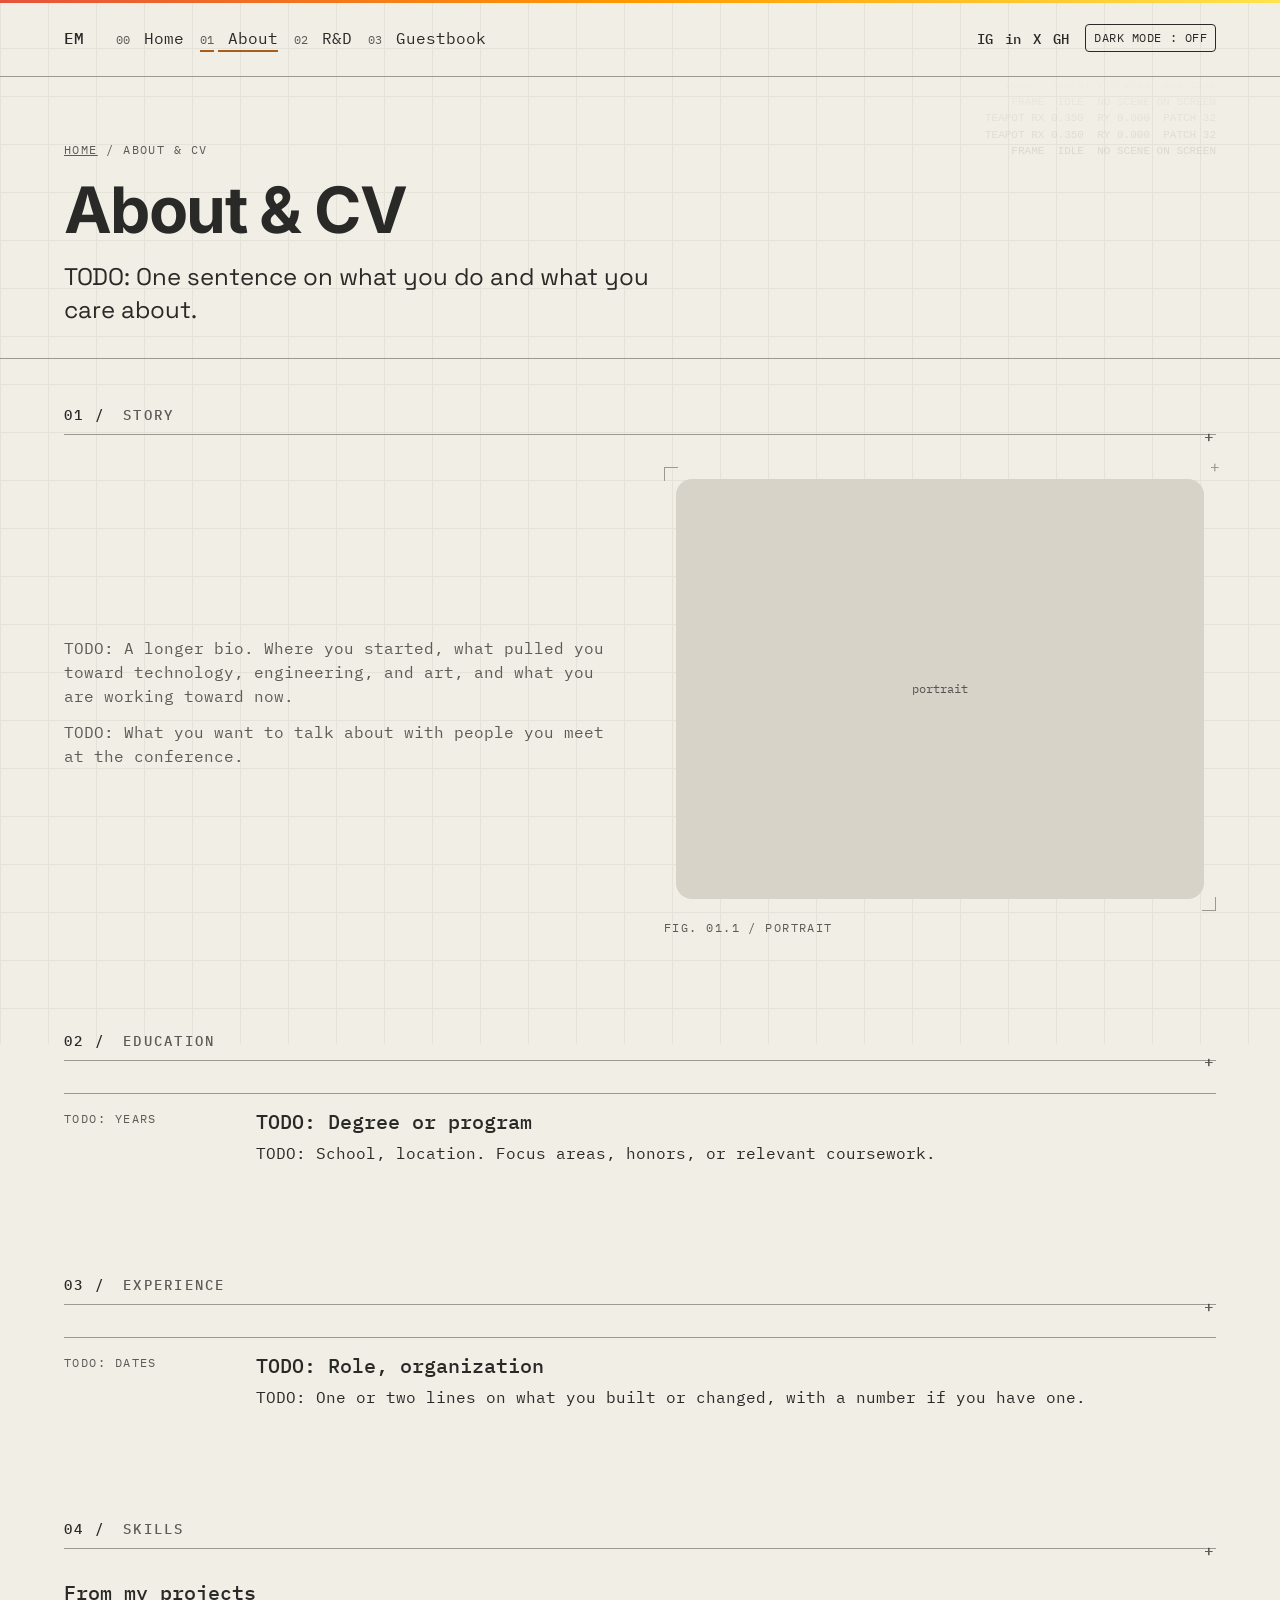
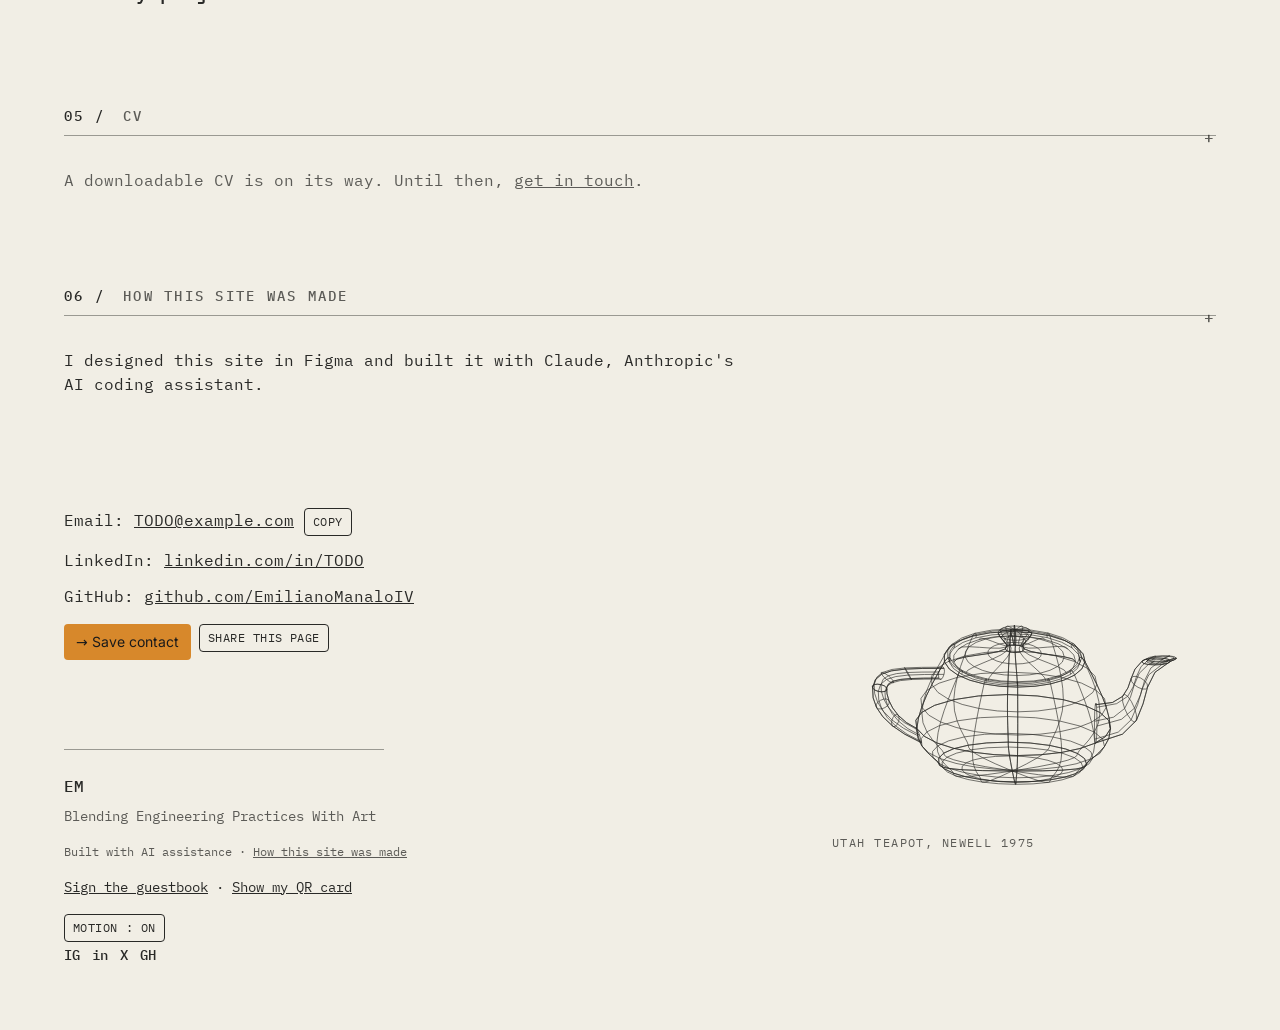
==== commit 86c5a68a: "Nav links whole pages; contact and the teapot end every page Acting on a friend's feedback about the" ====
--- a/about/index.html
+++ b/about/index.html
@@ -36,11 +36,10 @@
       <a class="monogram" href="/" aria-label="Emiliano Panday Manalo IV, home">EM</a>
       <nav id="site-nav" aria-label="Primary">
         <ul class="nav-list">
-          <li><a href="/#home"><span class="nav-index" aria-hidden="true">00</span> Home</a></li>
-          <li><a href="/#about" aria-current="page"><span class="nav-index" aria-hidden="true">01</span> About</a></li>
-          <li><a href="/#projects"><span class="nav-index" aria-hidden="true">02</span> Projects</a></li>
-          <li><a href="/rd/"><span class="nav-index" aria-hidden="true">03</span> R&amp;D</a></li>
-          <li><a href="/#contact"><span class="nav-index" aria-hidden="true">04</span> Contact</a></li>
+          <li><a href="/"><span class="nav-index" aria-hidden="true">00</span> Home</a></li>
+          <li><a href="/about/" aria-current="page"><span class="nav-index" aria-hidden="true">01</span> About</a></li>
+          <li><a href="/rd/"><span class="nav-index" aria-hidden="true">02</span> R&amp;D</a></li>
+          <li><a href="/guestbook/"><span class="nav-index" aria-hidden="true">03</span> Guestbook</a></li>
         </ul>
       </nav>
       <div class="header-tools">
@@ -148,7 +147,20 @@
 
   <footer class="site-footer">
     <div class="container">
-      <div>
+      <div class="footer-contact" id="contact">
+        <h2 class="visually-hidden">Contact</h2>
+        <ul class="contact-list">
+          <li>Email: <a href="mailto:TODO@example.com" data-link="email" data-link-text>TODO@example.com</a> <button class="action" type="button" data-link="email" data-copy-email="TODO@example.com" aria-label="Copy email address">Copy</button></li>
+          <li>LinkedIn: <a href="https://www.linkedin.com/in/TODO" data-link="linkedin" data-link-text>linkedin.com/in/TODO</a></li>
+          <li>GitHub: <a href="https://github.com/EmilianoManaloIV" data-link="github" data-link-text>github.com/EmilianoManaloIV</a></li>
+        </ul>
+        <ul class="tags">
+          <li><a class="tag tag-link" href="/emiliano-manalo.vcf" download>Save contact</a></li>
+          <li><button class="action" type="button" data-share>Share this page</button></li>
+        </ul>
+        <p class="copy-status" role="status" data-copy-status></p>
+      </div>
+      <div class="footer-brand-block">
         <hr class="footer-rule">
         <p class="footer-brand">EM</p>
         <p class="footer-tagline">Blending Engineering Practices With Art</p>
@@ -162,10 +174,11 @@
           <li><a href="https://github.com/EmilianoManaloIV" data-link="github" aria-label="GitHub">GH</a></li>
         </ul>
       </div>
-      <div class="model model-torus">
-        <canvas class="torus-scene" data-scene="torus" tabindex="0" role="img" aria-roledescription="3D model" aria-label="Torus wireframe"></canvas>
+      <figure class="model model-teapot">
+        <canvas class="teapot-scene" data-scene="teapot" tabindex="0" role="img" aria-roledescription="3D model" aria-label="Utah teapot wireframe"></canvas>
+        <figcaption>Utah teapot, Newell 1975</figcaption>
         <p class="model-controls"><span class="model-hint" aria-hidden="true">Drag or use arrow keys</span> <button class="toggle model-reset" type="button" data-reset>Reset view</button></p>
-      </div>
+      </figure>
     </div>
   </footer>
 </body>
--- a/styles.css
+++ b/styles.css
@@ -369,8 +369,7 @@
   .action,
   .barcode-strip,
   .ticks,
-  .footer-motion,
-  .torus-scene {
+  .footer-motion {
     display: none !important;
   }
 
@@ -1499,10 +1498,19 @@
   font-size: var(--text-xs);
 }
 
-.torus-scene {
-  width: 100%;
-  aspect-ratio: 1;
-  color: var(--color-ink);
+/* Contact sits first in every page's footer (ADR 0015). The QR card shows its own
+   contact actions, so its footer skips the duplicate. */
+.footer-contact .tags {
+  margin-top: var(--space-4);
+}
+
+:root:has(.card-page) .footer-contact {
+  display: none;
+}
+
+/* The footer grid's gap already spaces the teapot from the brand. */
+.site-footer .model-teapot {
+  margin-top: 0;
 }
 
 /* Hands-on models (ADR 0009). The grab cursor and focus ring say "you can move
@@ -1511,11 +1519,6 @@
   position: relative;
   width: 100%;
   margin: 0;
-}
-
-.model-torus {
-  max-width: 26rem;
-  justify-self: center;
 }
 
 .model canvas {
@@ -1610,7 +1613,7 @@
   padding-inline: var(--space-4);
 }
 
-/* Headings with a model beside them: the 404 teapot and the R&D headset. */
+/* A heading with a model beside it: the R&D headset. */
 @media (min-width: 800px) {
   .hero-split .container {
     display: grid;
@@ -1717,35 +1720,18 @@
     gap: var(--space-8);
   }
 
+  /* Footer (ADR 0015): contact above the brand on the left, the teapot beside both. */
   .site-footer .container {
-    grid-template-columns: 1fr 1fr;
-    align-items: center;
-    gap: var(--space-24);
-  }
-
-  .model-torus {
-    justify-self: end;
-  }
-
-  /* Contact: details on the left, the teapot beside them. */
-  #contact .container {
-    display: grid;
-    grid-template-columns: minmax(0, 1fr) minmax(0, 22rem);
+    grid-template-columns: minmax(0, 1fr) minmax(0, 24rem);
     column-gap: var(--space-12);
+    row-gap: var(--space-12);
     align-items: start;
   }
 
-  #contact .container > * {
-    grid-column: 1;
-  }
-
-  #contact .section-title {
-    grid-column: 1 / -1;
-  }
-
-  #contact .model-teapot {
+  .site-footer .model-teapot {
     grid-column: 2;
-    grid-row: 2 / span 3;
+    grid-row: 1 / span 2;
+    align-self: center;
     margin-top: 0;
   }
 }
@@ -1790,8 +1776,23 @@
   }
 
 
+  /* As in Figma, the art spans the whole banner behind the text, the terrain running
+     under the console (ADR 0014). The art column stays as the gap between console
+     and headline. isolation keeps the canvas above the banner's own background, and
+     grid-area: auto frames it by the whole container, not its old grid cell. */
+  .banner .container {
+    isolation: isolate;
+  }
+
   .banner-scene {
-    aspect-ratio: 5 / 4;
+    grid-area: auto;
+    position: absolute;
+    inset: 0;
+    z-index: -1;
+    width: 100%;
+    height: 100%;
+    aspect-ratio: auto;
+    pointer-events: none;
   }
 
   .tech-labels {
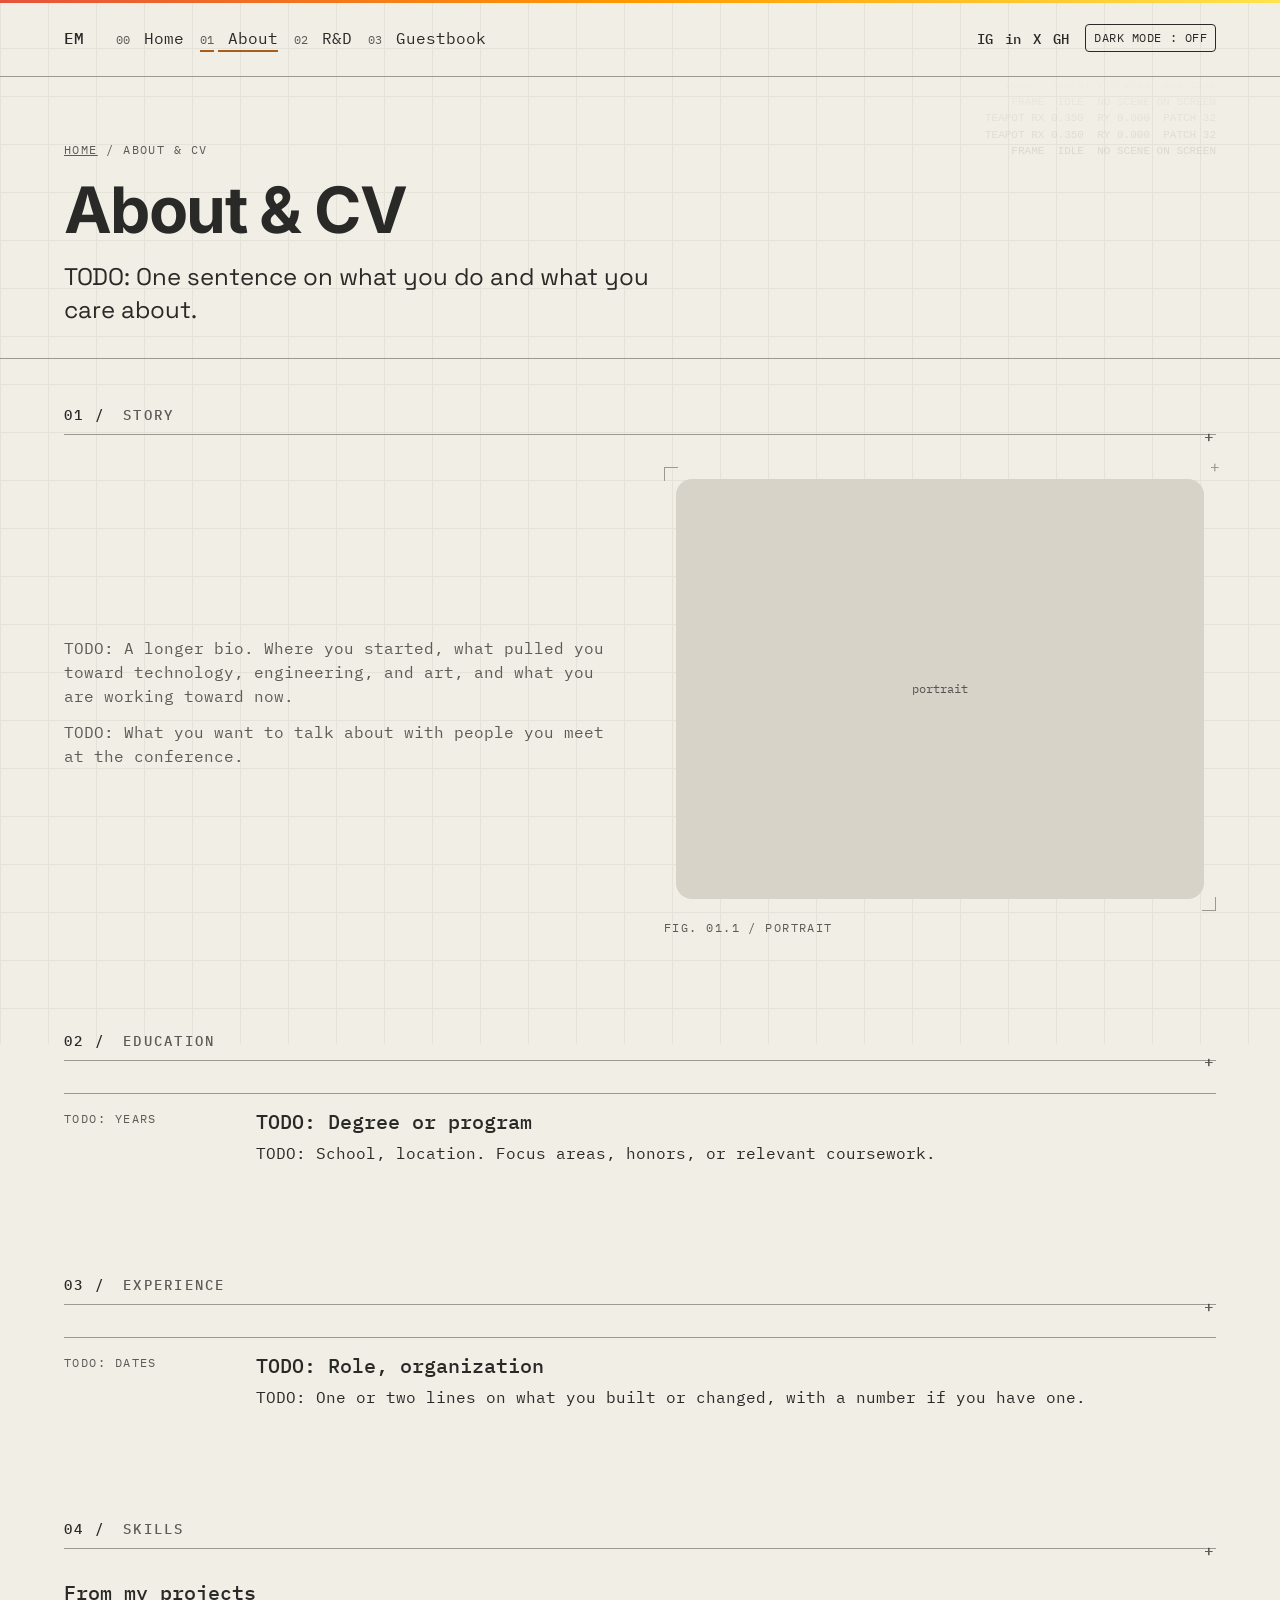
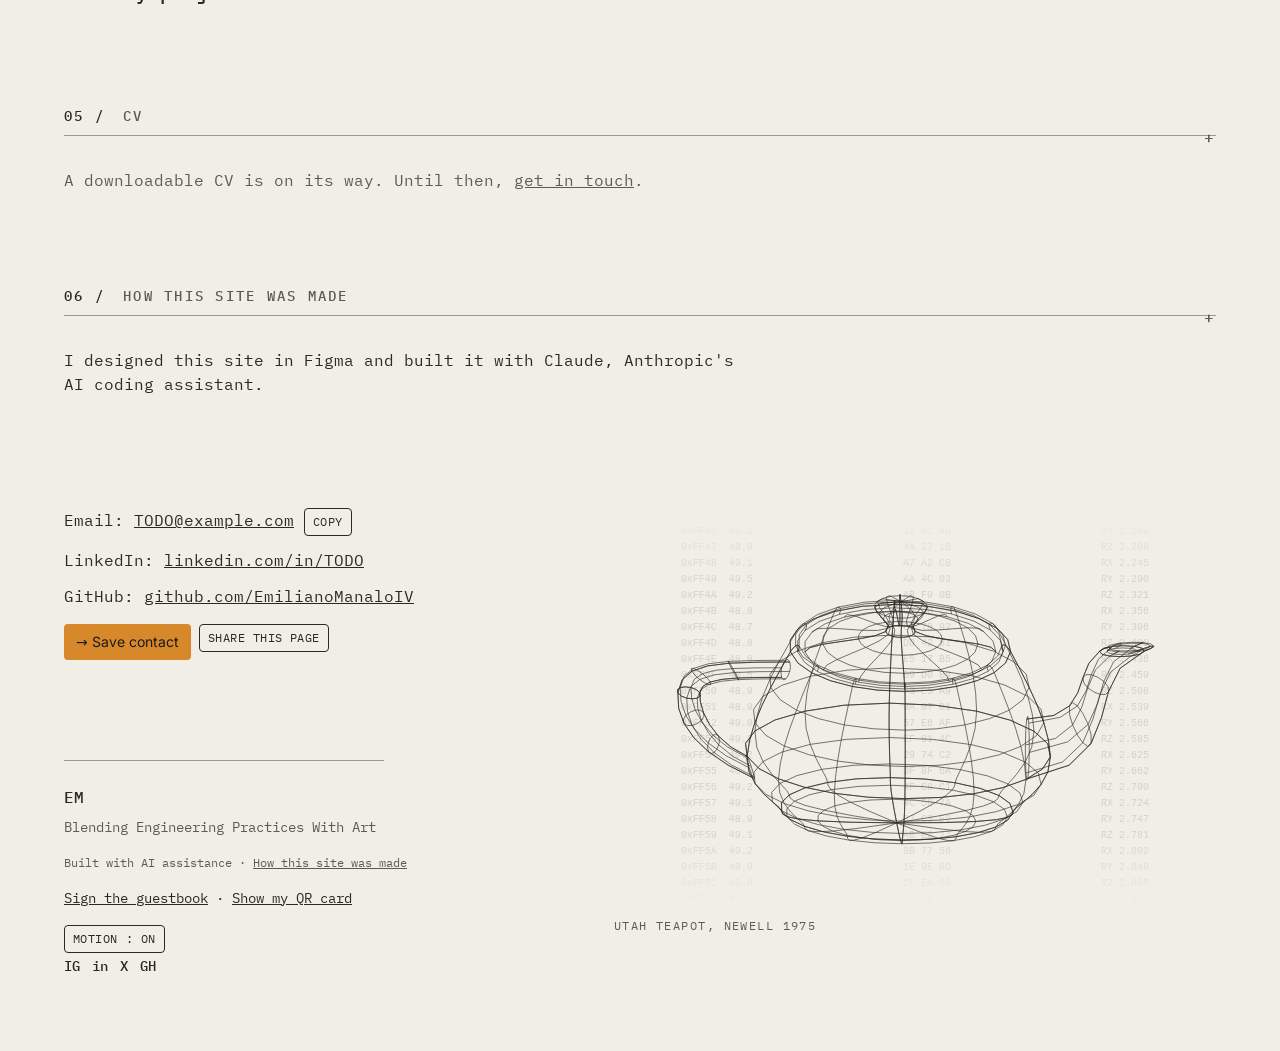
==== commit df0d8ad6: "Add faint data columns, decode the barcode row, and enlarge the teapot - Faint, decorative data colu" ====
--- a/about/index.html
+++ b/about/index.html
@@ -175,6 +175,7 @@
         </ul>
       </div>
       <figure class="model model-teapot">
+        <div class="data-columns" aria-hidden="true"><pre data-stream="addr"></pre><pre data-stream="bytes"></pre><pre data-stream="angle"></pre></div>
         <canvas class="teapot-scene" data-scene="teapot" tabindex="0" role="img" aria-roledescription="3D model" aria-label="Utah teapot wireframe"></canvas>
         <figcaption>Utah teapot, Newell 1975</figcaption>
         <p class="model-controls"><span class="model-hint" aria-hidden="true">Drag or use arrow keys</span> <button class="toggle model-reset" type="button" data-reset>Reset view</button></p>
--- a/styles.css
+++ b/styles.css
@@ -369,7 +369,8 @@
   .action,
   .barcode-strip,
   .ticks,
-  .footer-motion {
+  .footer-motion,
+  .data-columns {
     display: none !important;
   }
 
@@ -792,6 +793,57 @@
   color: var(--brand-mint);
 }
 
+/* Data columns (ADR 0016): faint, decorative streams of made-up readouts behind the
+   banner art and the footer teapot, filled and stepped by js/main.js. contain: size
+   keeps their lines from growing the box they fill. */
+.data-columns {
+  display: flex;
+  justify-content: space-around;
+  gap: var(--space-4);
+  overflow: hidden;
+  contain: size;
+  pointer-events: none;
+  -webkit-user-select: none;
+  user-select: none;
+  -webkit-mask-image: linear-gradient(transparent, #000 20%, #000 80%, transparent);
+  mask-image: linear-gradient(transparent, #000 20%, #000 80%, transparent);
+}
+
+.data-columns pre {
+  margin: 0;
+  overflow: hidden;
+  font-size: 0.625rem;
+  line-height: 1.6;
+  opacity: 0.14;
+}
+
+html:not(.js) .data-columns {
+  display: none;
+}
+
+/* In the banner they share the art's grid cell, behind the canvas; the container
+   is isolated so z-index -1 stays above the banner's own background. */
+.banner .container {
+  isolation: isolate;
+}
+
+.banner .data-columns {
+  grid-area: art;
+  align-self: stretch;
+  position: relative;
+  z-index: -1;
+}
+
+/* In the footer they sit in the teapot's frame, behind it. */
+.site-footer .data-columns {
+  position: absolute;
+  top: 0;
+  right: 0;
+  left: 0;
+  z-index: -1;
+  aspect-ratio: 3 / 2;
+}
+
 .banner-head {
   grid-area: head;
   position: relative;
@@ -1508,9 +1560,11 @@
   display: none;
 }
 
-/* The footer grid's gap already spaces the teapot from the brand. */
+/* The teapot ends every page (ADR 0015); the footer grid's gap already spaces it
+   from the brand. isolation keeps its data columns behind it (ADR 0016). */
 .site-footer .model-teapot {
   margin-top: 0;
+  isolation: isolate;
 }
 
 /* Hands-on models (ADR 0009). The grab cursor and focus ring say "you can move
@@ -1720,9 +1774,10 @@
     gap: var(--space-8);
   }
 
-  /* Footer (ADR 0015): contact above the brand on the left, the teapot beside both. */
+  /* Footer (ADR 0015): contact above the brand on the left, the teapot beside both,
+     in the wider column and at a generous size (ADR 0016). */
   .site-footer .container {
-    grid-template-columns: minmax(0, 1fr) minmax(0, 24rem);
+    grid-template-columns: minmax(0, 1fr) minmax(0, 1.2fr);
     column-gap: var(--space-12);
     row-gap: var(--space-12);
     align-items: start;
@@ -1732,6 +1787,7 @@
     grid-column: 2;
     grid-row: 1 / span 2;
     align-self: center;
+    max-width: 40rem;
     margin-top: 0;
   }
 }
@@ -1778,12 +1834,9 @@
 
   /* As in Figma, the art spans the whole banner behind the text, the terrain running
      under the console (ADR 0014). The art column stays as the gap between console
-     and headline. isolation keeps the canvas above the banner's own background, and
+     and headline, where the data columns run behind the art. The container is
+     isolated (above), so the canvas stays over the banner's own background, and
      grid-area: auto frames it by the whole container, not its old grid cell. */
-  .banner .container {
-    isolation: isolate;
-  }
-
   .banner-scene {
     grid-area: auto;
     position: absolute;
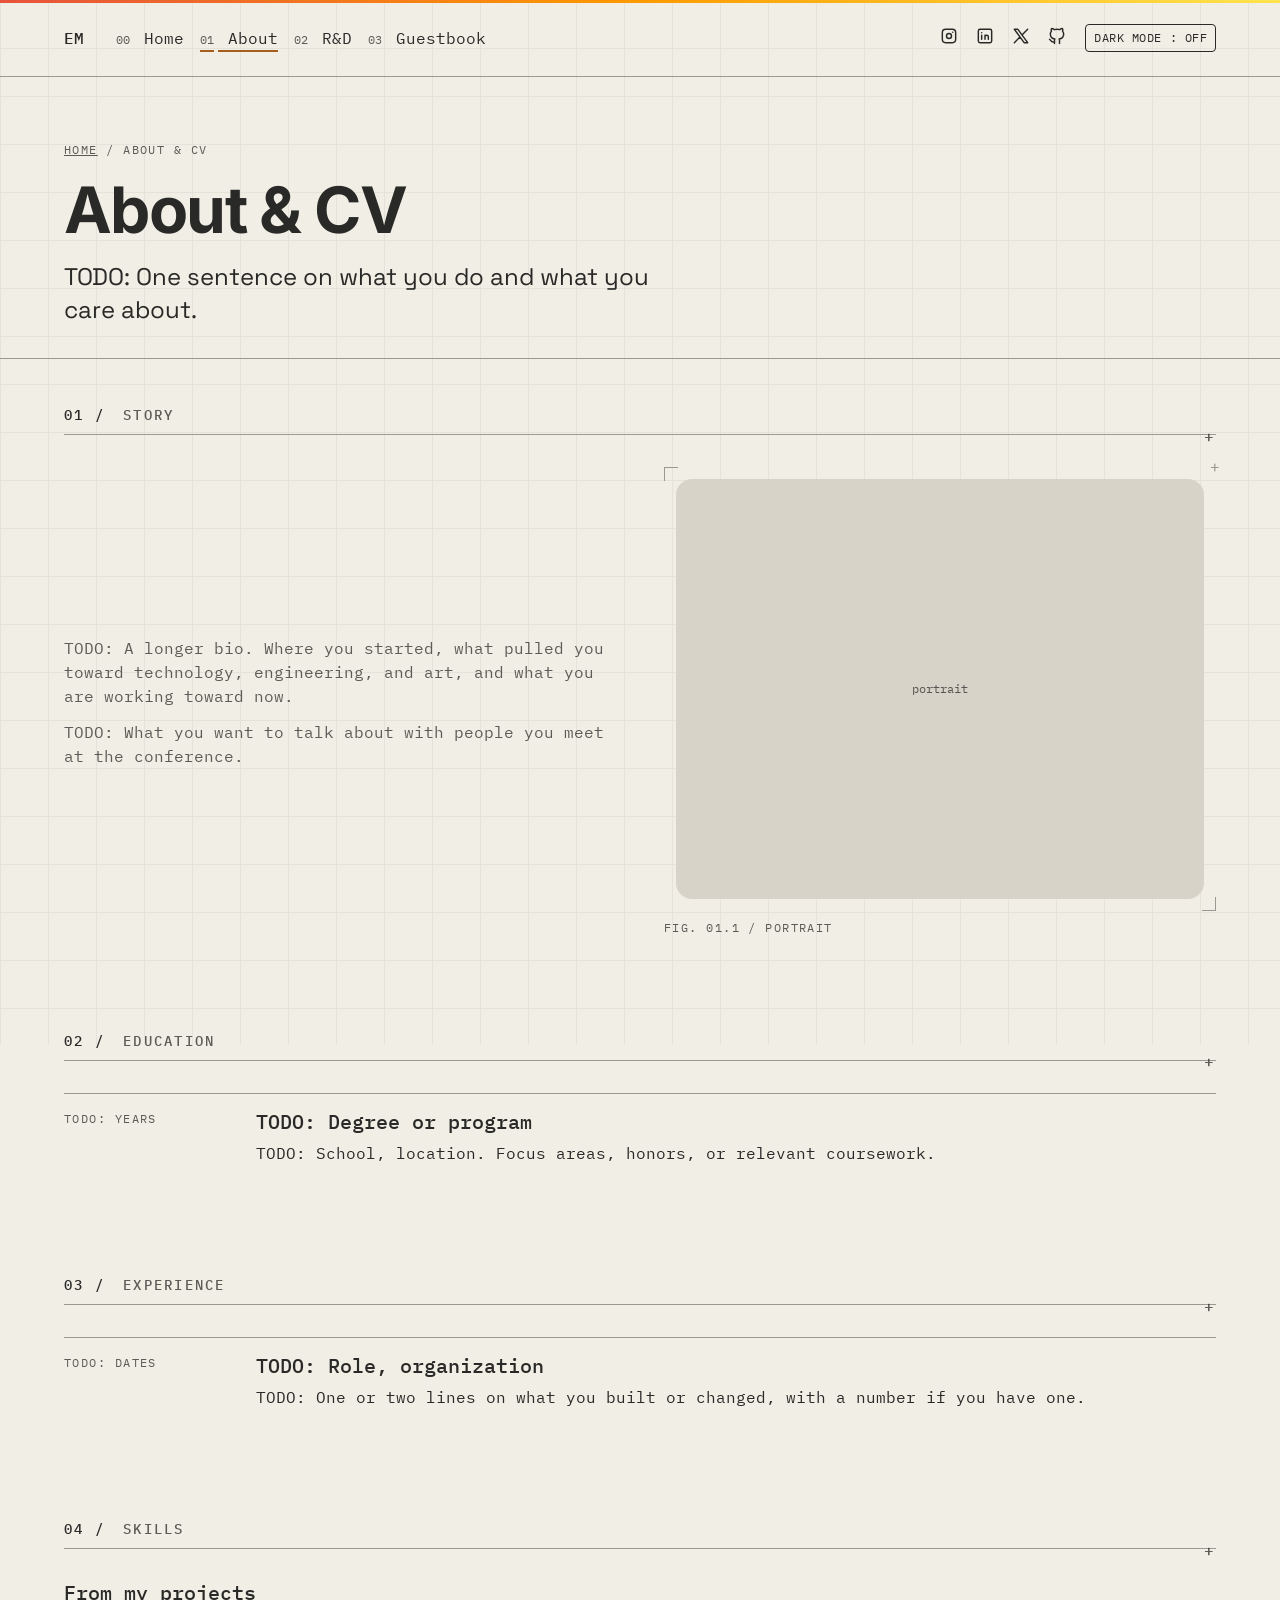
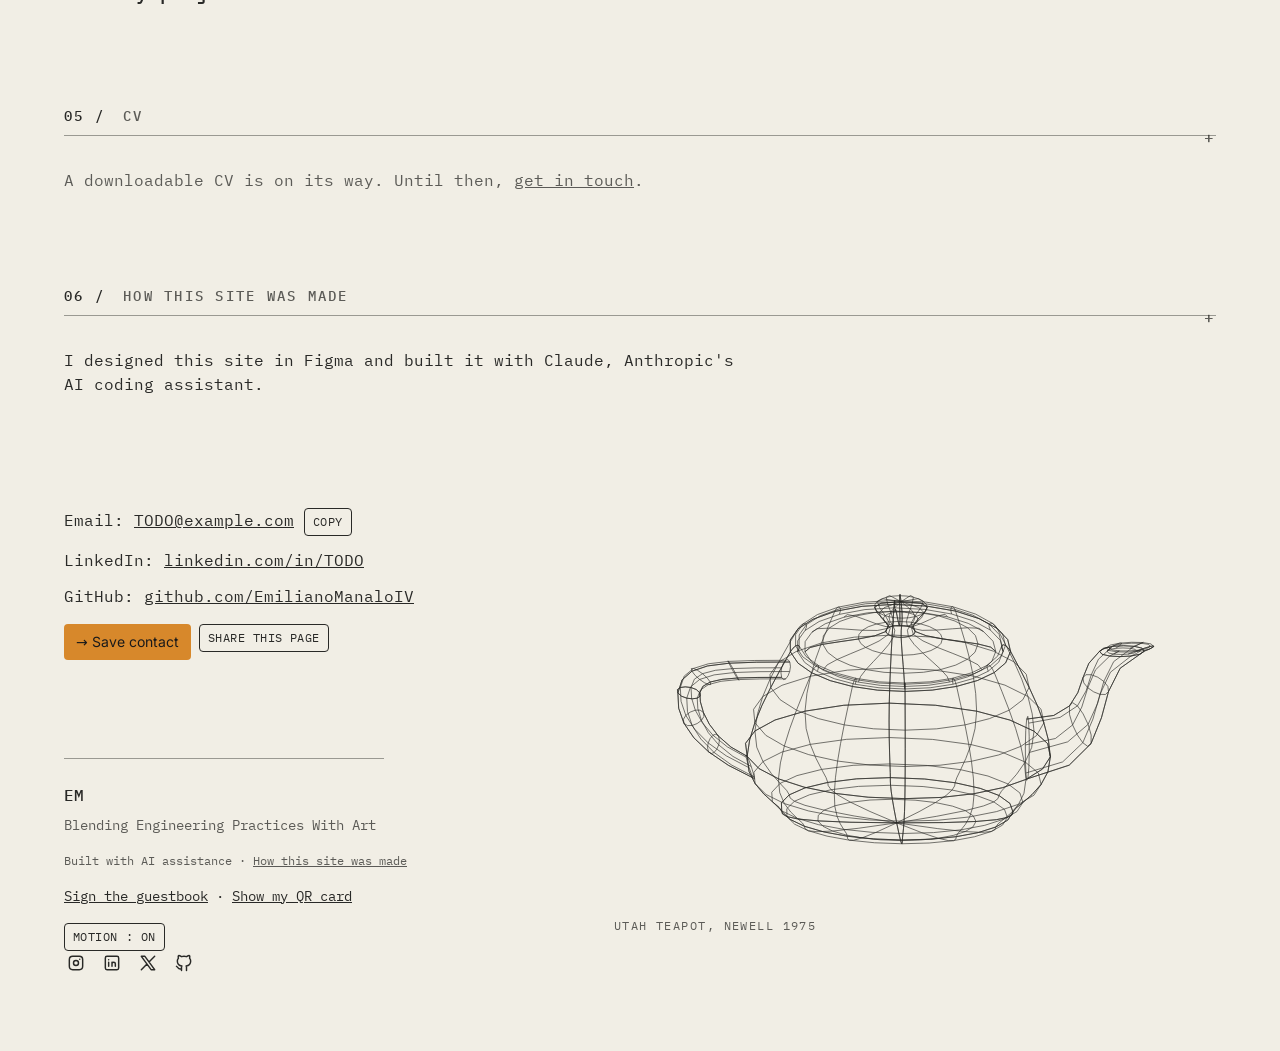
==== commit b4847751: "Bring in Figma's icons, ID strip, and labels; drop the background echoes - Remove the faint console " ====
--- a/about/index.html
+++ b/about/index.html
@@ -43,12 +43,11 @@
         </ul>
       </nav>
       <div class="header-tools">
-        <!-- TODO(figma): replace text labels with the social icons exported from Figma. -->
         <ul class="socials" aria-label="Social profiles">
-          <li><a href="https://www.instagram.com/TODO" data-link="instagram" aria-label="Instagram">IG</a></li>
-          <li><a href="https://www.linkedin.com/in/TODO" data-link="linkedin" aria-label="LinkedIn">in</a></li>
-          <li><a href="https://x.com/TODO" data-link="x" aria-label="X">X</a></li>
-          <li><a href="https://github.com/EmilianoManaloIV" data-link="github" aria-label="GitHub">GH</a></li>
+          <li><a href="https://www.instagram.com/TODO" data-link="instagram" aria-label="Instagram"><svg class="icon" viewBox="0 0 24 24" width="20" height="20" fill="none" stroke="currentColor" stroke-width="1.75" stroke-linecap="round" stroke-linejoin="round" aria-hidden="true" focusable="false"><rect x="4" y="4" width="16" height="16" rx="4"/><circle cx="12" cy="12" r="3"/><path d="M16.5 7.5v.01"/></svg></a></li>
+          <li><a href="https://www.linkedin.com/in/TODO" data-link="linkedin" aria-label="LinkedIn"><svg class="icon" viewBox="0 0 24 24" width="20" height="20" fill="none" stroke="currentColor" stroke-width="1.75" stroke-linecap="round" stroke-linejoin="round" aria-hidden="true" focusable="false"><rect x="4" y="4" width="16" height="16" rx="2"/><path d="M8 11v5M8 8v.01M12 16v-5M16 16v-3a2 2 0 0 0-4 0"/></svg></a></li>
+          <li><a href="https://x.com/TODO" data-link="x" aria-label="X"><svg class="icon" viewBox="0 0 24 24" width="20" height="20" fill="none" stroke="currentColor" stroke-width="1.75" stroke-linecap="round" stroke-linejoin="round" aria-hidden="true" focusable="false"><path d="M4 4l11.733 16h4.267l-11.733-16zM4 20l6.768-6.768M13.228 10.772L20 4"/></svg></a></li>
+          <li><a href="https://github.com/EmilianoManaloIV" data-link="github" aria-label="GitHub"><svg class="icon" viewBox="0 0 24 24" width="20" height="20" fill="none" stroke="currentColor" stroke-width="1.75" stroke-linecap="round" stroke-linejoin="round" aria-hidden="true" focusable="false"><path d="M9 19c-4.3 1.4-4.3-2.5-6-3m12 5v-3.5c0-1 .1-1.4-.5-2 2.8-.3 5.5-1.4 5.5-6a4.6 4.6 0 0 0-1.3-3.2 4.2 4.2 0 0 0-.1-3.2s-1.1-.3-3.5 1.3a12.3 12.3 0 0 0-6.2 0C6.5 2.8 5.4 3.1 5.4 3.1a4.2 4.2 0 0 0-.1 3.2A4.6 4.6 0 0 0 4 9.5c0 4.6 2.7 5.7 5.5 6-.6.6-.6 1.2-.5 2V21"/></svg></a></li>
         </ul>
         <button class="toggle" type="button" id="theme-toggle" aria-pressed="false">Dark mode<span data-state aria-hidden="true">: off</span></button>
       </div>
@@ -57,8 +56,6 @@
 
   <main id="main">
     <section id="bio" class="page-hero">
-      <!-- A faint copy of the site telemetry, filled by js/main.js (ADR 0008, 0009). -->
-      <pre class="terminal-echo" aria-hidden="true"></pre>
       <div class="container">
         <p class="eyebrow"><a href="/">Home</a> / About &amp; CV</p>
         <h1>About &amp; CV</h1>
@@ -168,14 +165,13 @@
         <p class="footer-links"><a href="/guestbook/">Sign the guestbook</a> · <a href="/card/">Show my QR card</a></p>
         <p class="footer-motion"><button class="toggle" type="button" data-motion-toggle aria-pressed="true">Motion<span data-state aria-hidden="true">: on</span></button></p>
         <ul class="socials" aria-label="Social profiles">
-          <li><a href="https://www.instagram.com/TODO" data-link="instagram" aria-label="Instagram">IG</a></li>
-          <li><a href="https://www.linkedin.com/in/TODO" data-link="linkedin" aria-label="LinkedIn">in</a></li>
-          <li><a href="https://x.com/TODO" data-link="x" aria-label="X">X</a></li>
-          <li><a href="https://github.com/EmilianoManaloIV" data-link="github" aria-label="GitHub">GH</a></li>
+          <li><a href="https://www.instagram.com/TODO" data-link="instagram" aria-label="Instagram"><svg class="icon" viewBox="0 0 24 24" width="20" height="20" fill="none" stroke="currentColor" stroke-width="1.75" stroke-linecap="round" stroke-linejoin="round" aria-hidden="true" focusable="false"><rect x="4" y="4" width="16" height="16" rx="4"/><circle cx="12" cy="12" r="3"/><path d="M16.5 7.5v.01"/></svg></a></li>
+          <li><a href="https://www.linkedin.com/in/TODO" data-link="linkedin" aria-label="LinkedIn"><svg class="icon" viewBox="0 0 24 24" width="20" height="20" fill="none" stroke="currentColor" stroke-width="1.75" stroke-linecap="round" stroke-linejoin="round" aria-hidden="true" focusable="false"><rect x="4" y="4" width="16" height="16" rx="2"/><path d="M8 11v5M8 8v.01M12 16v-5M16 16v-3a2 2 0 0 0-4 0"/></svg></a></li>
+          <li><a href="https://x.com/TODO" data-link="x" aria-label="X"><svg class="icon" viewBox="0 0 24 24" width="20" height="20" fill="none" stroke="currentColor" stroke-width="1.75" stroke-linecap="round" stroke-linejoin="round" aria-hidden="true" focusable="false"><path d="M4 4l11.733 16h4.267l-11.733-16zM4 20l6.768-6.768M13.228 10.772L20 4"/></svg></a></li>
+          <li><a href="https://github.com/EmilianoManaloIV" data-link="github" aria-label="GitHub"><svg class="icon" viewBox="0 0 24 24" width="20" height="20" fill="none" stroke="currentColor" stroke-width="1.75" stroke-linecap="round" stroke-linejoin="round" aria-hidden="true" focusable="false"><path d="M9 19c-4.3 1.4-4.3-2.5-6-3m12 5v-3.5c0-1 .1-1.4-.5-2 2.8-.3 5.5-1.4 5.5-6a4.6 4.6 0 0 0-1.3-3.2 4.2 4.2 0 0 0-.1-3.2s-1.1-.3-3.5 1.3a12.3 12.3 0 0 0-6.2 0C6.5 2.8 5.4 3.1 5.4 3.1a4.2 4.2 0 0 0-.1 3.2A4.6 4.6 0 0 0 4 9.5c0 4.6 2.7 5.7 5.5 6-.6.6-.6 1.2-.5 2V21"/></svg></a></li>
         </ul>
       </div>
       <figure class="model model-teapot">
-        <div class="data-columns" aria-hidden="true"><pre data-stream="addr"></pre><pre data-stream="bytes"></pre><pre data-stream="angle"></pre></div>
         <canvas class="teapot-scene" data-scene="teapot" tabindex="0" role="img" aria-roledescription="3D model" aria-label="Utah teapot wireframe"></canvas>
         <figcaption>Utah teapot, Newell 1975</figcaption>
         <p class="model-controls"><span class="model-hint" aria-hidden="true">Drag or use arrow keys</span> <button class="toggle model-reset" type="button" data-reset>Reset view</button></p>
--- a/styles.css
+++ b/styles.css
@@ -363,14 +363,12 @@
   .section-rail,
   .section-bar,
   .banner,
-  .terminal-echo,
   .model,
   .toggle,
   .action,
   .barcode-strip,
   .ticks,
-  .footer-motion,
-  .data-columns {
+  .footer-motion {
     display: none !important;
   }
 
@@ -599,10 +597,21 @@
   gap: var(--space-3);
 }
 
+/* Outline icons as in Figma (ADR 0017), each a 24px target at least (WCAG 2.5.8);
+   the link's aria-label names it. */
 .socials a {
-  font-size: var(--text-small);
-  font-weight: 500;
+  display: inline-flex;
+  padding: 2px;
+  border-radius: 4px;
   text-decoration: none;
+}
+
+.socials .icon {
+  display: block;
+}
+
+.socials a:hover {
+  color: var(--color-marker);
 }
 
 /* ==========================================================================
@@ -747,45 +756,6 @@
   }
 }
 
-/* Console echoes (ADR 0008): faint, decorative copies of the console's finished
-   lines in empty space beside the name and above the values. Hidden on phones. */
-/* clip, not hidden: a hidden overflow would become the scroll container that the
-   scroll reveals measure against, and they would stop following the page. */
-.hero,
-.page-hero,
-.values {
-  position: relative;
-  isolation: isolate;
-  overflow: clip;
-}
-
-.terminal-echo {
-  display: none;
-  position: absolute;
-  z-index: -1;
-  margin: 0;
-  overflow: hidden;
-  font-size: 0.6875rem;
-  line-height: 1.5;
-  white-space: pre;
-  opacity: 0.1;
-  pointer-events: none;
-  -webkit-user-select: none;
-  user-select: none;
-  -webkit-mask-image: linear-gradient(transparent, #000 25%, #000 75%, transparent);
-  mask-image: linear-gradient(transparent, #000 25%, #000 75%, transparent);
-}
-
-html.js-ready:not(.motion-off) .terminal-echo {
-  animation: echo-drift 9s ease-in-out infinite alternate;
-}
-
-@keyframes echo-drift {
-  to {
-    transform: translateY(-1.5em);
-  }
-}
-
 .banner-scene {
   grid-area: art;
   width: 100%;
@@ -793,55 +763,10 @@
   color: var(--brand-mint);
 }
 
-/* Data columns (ADR 0016): faint, decorative streams of made-up readouts behind the
-   banner art and the footer teapot, filled and stepped by js/main.js. contain: size
-   keeps their lines from growing the box they fill. */
-.data-columns {
-  display: flex;
-  justify-content: space-around;
-  gap: var(--space-4);
-  overflow: hidden;
-  contain: size;
-  pointer-events: none;
-  -webkit-user-select: none;
-  user-select: none;
-  -webkit-mask-image: linear-gradient(transparent, #000 20%, #000 80%, transparent);
-  mask-image: linear-gradient(transparent, #000 20%, #000 80%, transparent);
-}
-
-.data-columns pre {
-  margin: 0;
-  overflow: hidden;
-  font-size: 0.625rem;
-  line-height: 1.6;
-  opacity: 0.14;
-}
-
-html:not(.js) .data-columns {
-  display: none;
-}
-
-/* In the banner they share the art's grid cell, behind the canvas; the container
-   is isolated so z-index -1 stays above the banner's own background. */
+/* The banner container is isolated, so the desktop canvas's z-index -1 (ADR 0014)
+   stays above the banner's own background. */
 .banner .container {
   isolation: isolate;
-}
-
-.banner .data-columns {
-  grid-area: art;
-  align-self: stretch;
-  position: relative;
-  z-index: -1;
-}
-
-/* In the footer they sit in the teapot's frame, behind it. */
-.site-footer .data-columns {
-  position: absolute;
-  top: 0;
-  right: 0;
-  left: 0;
-  z-index: -1;
-  aspect-ratio: 3 / 2;
 }
 
 .banner-head {
@@ -916,34 +841,65 @@
   grid-area: labels;
   display: flex;
   flex-wrap: wrap;
-  align-items: stretch;
-  gap: var(--space-2);
+  align-items: flex-end;
+  gap: var(--space-3);
   font-size: 0.625rem;
   line-height: 1.4;
   text-transform: uppercase;
 }
 
-.tech-label {
-  padding: var(--space-1) var(--space-2);
+/* Figma's "Technicals labels" (ADR 0017): one bordered grid of cells in mint, the
+   globe in its own cell, the system lines beside it, and Batch over Serial on the
+   right. Cells share their borders, so the grid reads as one instrument plate. */
+.tech-grid {
+  display: grid;
+  grid-template-columns: auto minmax(0, 1fr);
   border: 1px solid var(--color-panel-rule);
-}
-
-.tech-label strong {
-  display: block;
   color: var(--brand-mint);
+}
+
+.tech-cell {
+  padding: var(--space-2) var(--space-3);
+}
+
+.tech-cell strong {
   font-weight: 400;
 }
 
-.tech-label-core {
+.tech-globe {
+  display: grid;
+  place-items: center;
+  border-right: 1px solid var(--color-panel-rule);
+}
+
+.tech-core {
+  display: grid;
+  align-content: center;
+}
+
+.tech-side {
+  grid-column: 1 / -1;
+  display: grid;
+  grid-template-columns: 1fr 1fr;
+  border-top: 1px solid var(--color-panel-rule);
+}
+
+.tech-side .tech-cell {
   display: flex;
   align-items: center;
   gap: var(--space-2);
+  white-space: nowrap;
+}
+
+.tech-side .tech-cell + .tech-cell {
+  border-left: 1px solid var(--color-panel-rule);
 }
 
 .globe-scene {
   flex: none;
-  width: 2rem;
-  height: 2rem;
+  width: 2.25rem;
+  min-width: 2.25rem; /* an auto-sized grid cell would otherwise shrink it to nothing */
+  height: 2.25rem;
   color: var(--brand-mint);
 }
 
@@ -958,28 +914,64 @@
   padding-block: var(--space-12) var(--space-6);
 }
 
+/* Figma's ID strip (ADR 0017): one bordered row of cells, each with a small label
+   above its value and a crossed-box marker in its corner, ending in the barcode. */
 .barcode-strip {
   grid-column: 1 / -1;
+  justify-self: start;
   display: flex;
-  flex-wrap: wrap;
-  align-items: stretch;
-  gap: var(--space-2);
+  max-width: 100%;
+  border: 1px solid var(--color-panel-rule);
+  font-size: 0.75rem;
+  line-height: 1.3;
+  text-transform: uppercase;
+}
+
+.strip-cell {
+  position: relative;
+  display: grid;
+  flex: 1 1 auto;
+  align-content: center;
+  min-width: 0;
+  padding: var(--space-1) var(--space-4) var(--space-2) var(--space-2);
+}
+
+.strip-cell + .strip-cell {
+  border-left: 1px solid var(--color-panel-rule);
+}
+
+.strip-cell strong {
+  color: var(--color-panel-ink-muted);
   font-size: 0.625rem;
-  line-height: 1.4;
-  text-transform: uppercase;
-}
-
-.barcode-strip .tech-label strong {
-  display: inline;
-  margin-right: var(--space-2);
-  color: var(--color-panel-ink-muted);
+  font-weight: 400;
+}
+
+.strip-cell::after {
+  content: "";
+  position: absolute;
+  right: 5px;
+  bottom: 4px;
+  width: 7px;
+  height: 7px;
+  border: 1px solid var(--color-panel-rule);
+  background: linear-gradient(45deg, transparent 44%, var(--color-panel-rule) 44% 56%, transparent 56%);
+}
+
+.strip-mark {
+  min-width: 0;
+  padding-right: var(--space-2);
+  font-size: 0.875rem;
+  letter-spacing: 0.04em;
+}
+
+.strip-mark::after,
+.barcode::after {
+  content: none;
 }
 
 .barcode {
-  width: 5rem;
-  min-height: 1.5rem;
-  padding: 3px 4px;
-  border: 1px solid var(--color-panel-rule);
+  flex: 0 0 4rem;
+  padding: 5px 6px;
   background: repeating-linear-gradient(
     90deg,
     var(--color-panel-ink) 0 1px,
@@ -1561,10 +1553,9 @@
 }
 
 /* The teapot ends every page (ADR 0015); the footer grid's gap already spaces it
-   from the brand. isolation keeps its data columns behind it (ADR 0016). */
+   from the brand. */
 .site-footer .model-teapot {
   margin-top: 0;
-  isolation: isolate;
 }
 
 /* Hands-on models (ADR 0009). The grab cursor and focus ring say "you can move
@@ -1741,20 +1732,6 @@
     font-size: 0.75rem;
   }
 
-  /* Above the values: the barcode row sits left, the echo fills the right. */
-  .values .container {
-    padding-top: var(--space-24);
-  }
-
-  .values .terminal-echo {
-    display: block;
-    top: var(--space-4);
-    right: max(var(--gutter), (100% - var(--content-max)) / 2);
-    width: 50%;
-    height: 7.5em;
-    text-align: right;
-  }
-
   .card {
     grid-template-columns: 1fr 1fr;
     gap: var(--space-12);
@@ -1806,35 +1783,9 @@
     min-height: min(calc(100svh - 4rem), 48rem);
   }
 
-  /* Either side of the name, in the space the centred heading leaves. */
-  .hero .terminal-echo {
-    display: block;
-    top: 0;
-    bottom: 0;
-    left: var(--space-6);
-    width: 16rem;
-  }
-
-  .hero .terminal-echo + .terminal-echo {
-    left: auto;
-    right: var(--space-6);
-    text-align: right;
-  }
-
-  /* Subpage headings: the echo fills the empty right half (behind the R&D headset). */
-  .page-hero .terminal-echo {
-    display: block;
-    top: 0;
-    bottom: 0;
-    right: max(var(--gutter), (100% - var(--content-max)) / 2);
-    width: 24rem;
-    text-align: right;
-  }
-
-
   /* As in Figma, the art spans the whole banner behind the text, the terrain running
      under the console (ADR 0014). The art column stays as the gap between console
-     and headline, where the data columns run behind the art. The container is
+     and headline. The container is
      isolated (above), so the canvas stays over the banner's own background, and
      grid-area: auto frames it by the whole container, not its old grid cell. */
   .banner-scene {
@@ -1851,6 +1802,44 @@
   .tech-labels {
     justify-content: flex-end;
     align-self: end;
+  }
+
+  /* The ID strip's cells keep Figma's widths once there is room. */
+  .strip-cell {
+    flex: none;
+    min-width: 6.5rem;
+    padding-right: var(--space-6);
+  }
+
+  .strip-mark {
+    min-width: 0;
+  }
+
+  .barcode {
+    flex-basis: 6rem;
+    min-width: 0;
+  }
+
+  /* The labels as Figma's single row on desktop: globe, system lines, then Batch over Serial. */
+  .tech-grid {
+    grid-template-columns: auto auto auto;
+  }
+
+  .tech-core {
+    white-space: nowrap;
+    border-right: 1px solid var(--color-panel-rule);
+  }
+
+  .tech-side {
+    grid-column: auto;
+    grid-template-columns: none;
+    grid-template-rows: 1fr 1fr;
+    border-top: 0;
+  }
+
+  .tech-side .tech-cell + .tech-cell {
+    border-top: 1px solid var(--color-panel-rule);
+    border-left: 0;
   }
 }
 
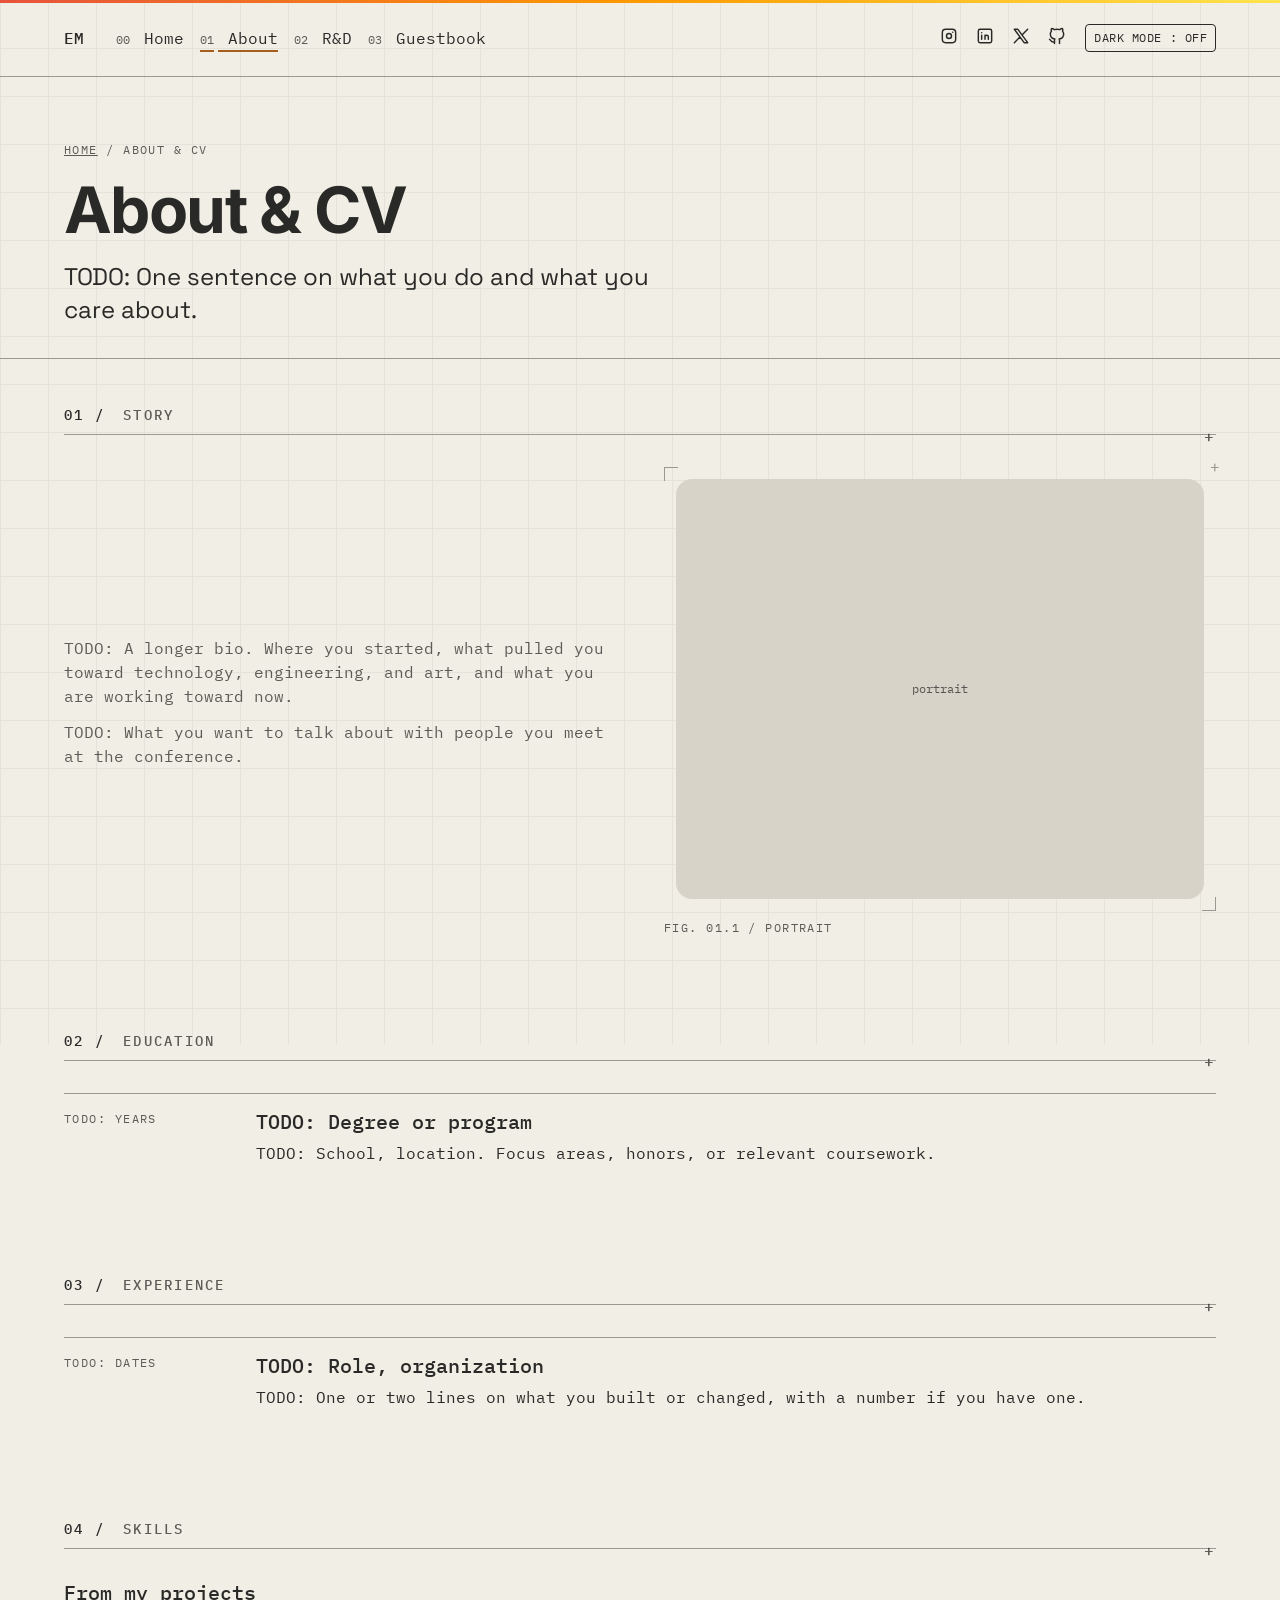
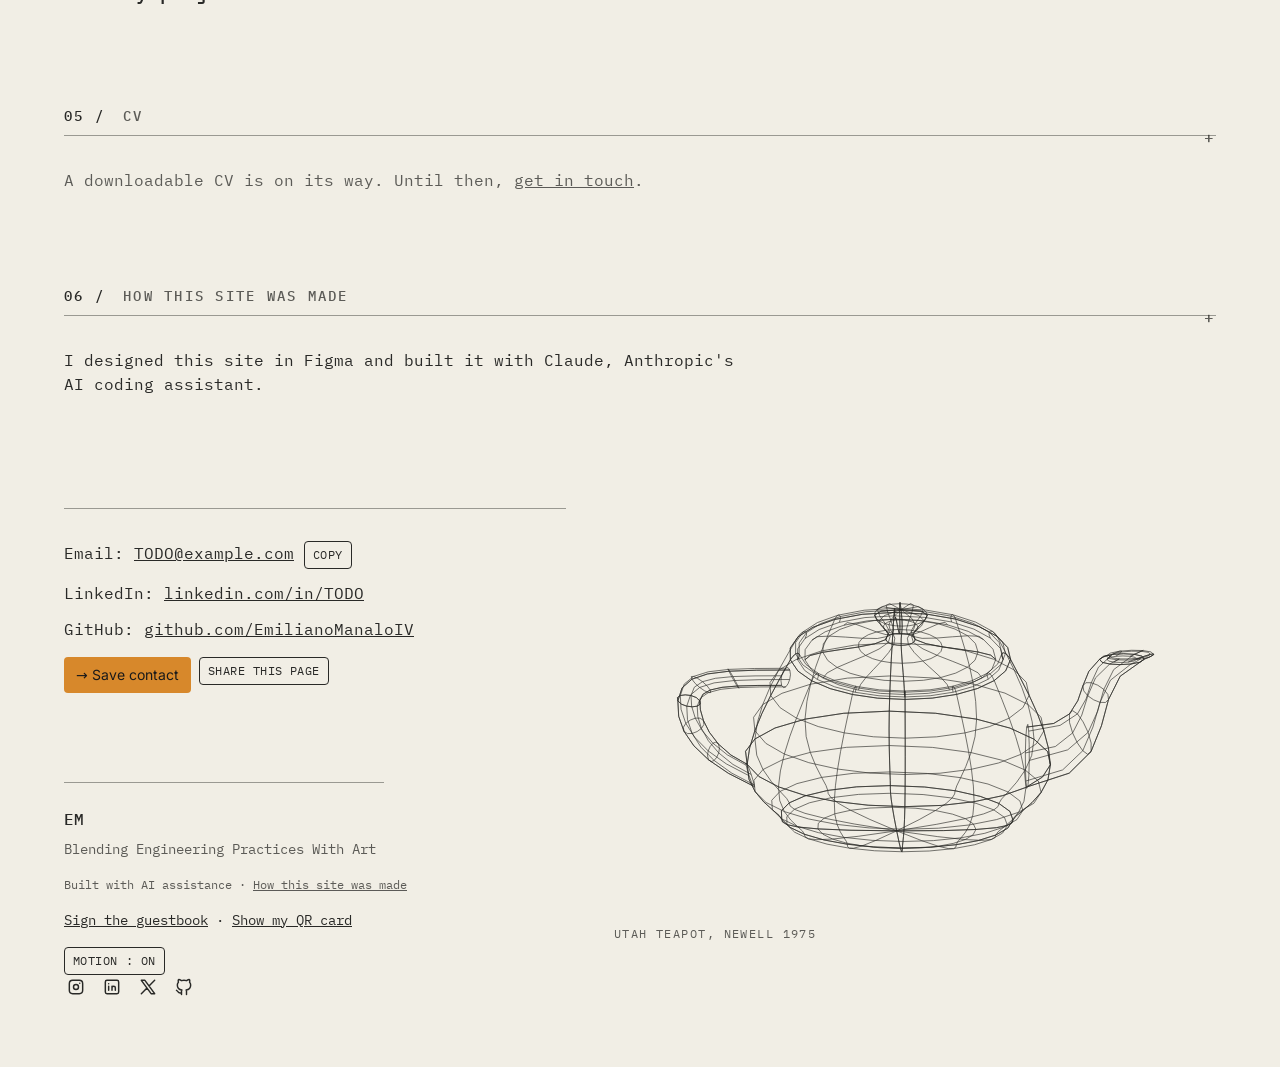
==== commit 956763f0: "Bring back the line between each home section, without the headings A plain 1px rule (aria-hidden hr" ====
--- a/about/index.html
+++ b/about/index.html
@@ -146,6 +146,7 @@
     <div class="container">
       <div class="footer-contact" id="contact">
         <h2 class="visually-hidden">Contact</h2>
+        <hr class="section-rule" aria-hidden="true">
         <ul class="contact-list">
           <li>Email: <a href="mailto:TODO@example.com" data-link="email" data-link-text>TODO@example.com</a> <button class="action" type="button" data-link="email" data-copy-email="TODO@example.com" aria-label="Copy email address">Copy</button></li>
           <li>LinkedIn: <a href="https://www.linkedin.com/in/TODO" data-link="linkedin" data-link-text>linkedin.com/in/TODO</a></li>
--- a/styles.css
+++ b/styles.css
@@ -1107,6 +1107,15 @@
   color: var(--color-ink);
 }
 
+/* The line between the home page's sections (ADR 0017): the rule the numbered
+   headings used to carry, without their text. A border, so high-contrast mode and
+   print keep it. */
+.section-rule {
+  margin: 0 0 var(--space-8);
+  border: 0;
+  border-top: 1px solid var(--color-rule);
+}
+
 /* High-contrast mode and print drop backgrounds, so the rule falls back to a border. */
 @media (forced-colors: active), print {
   .section-title {
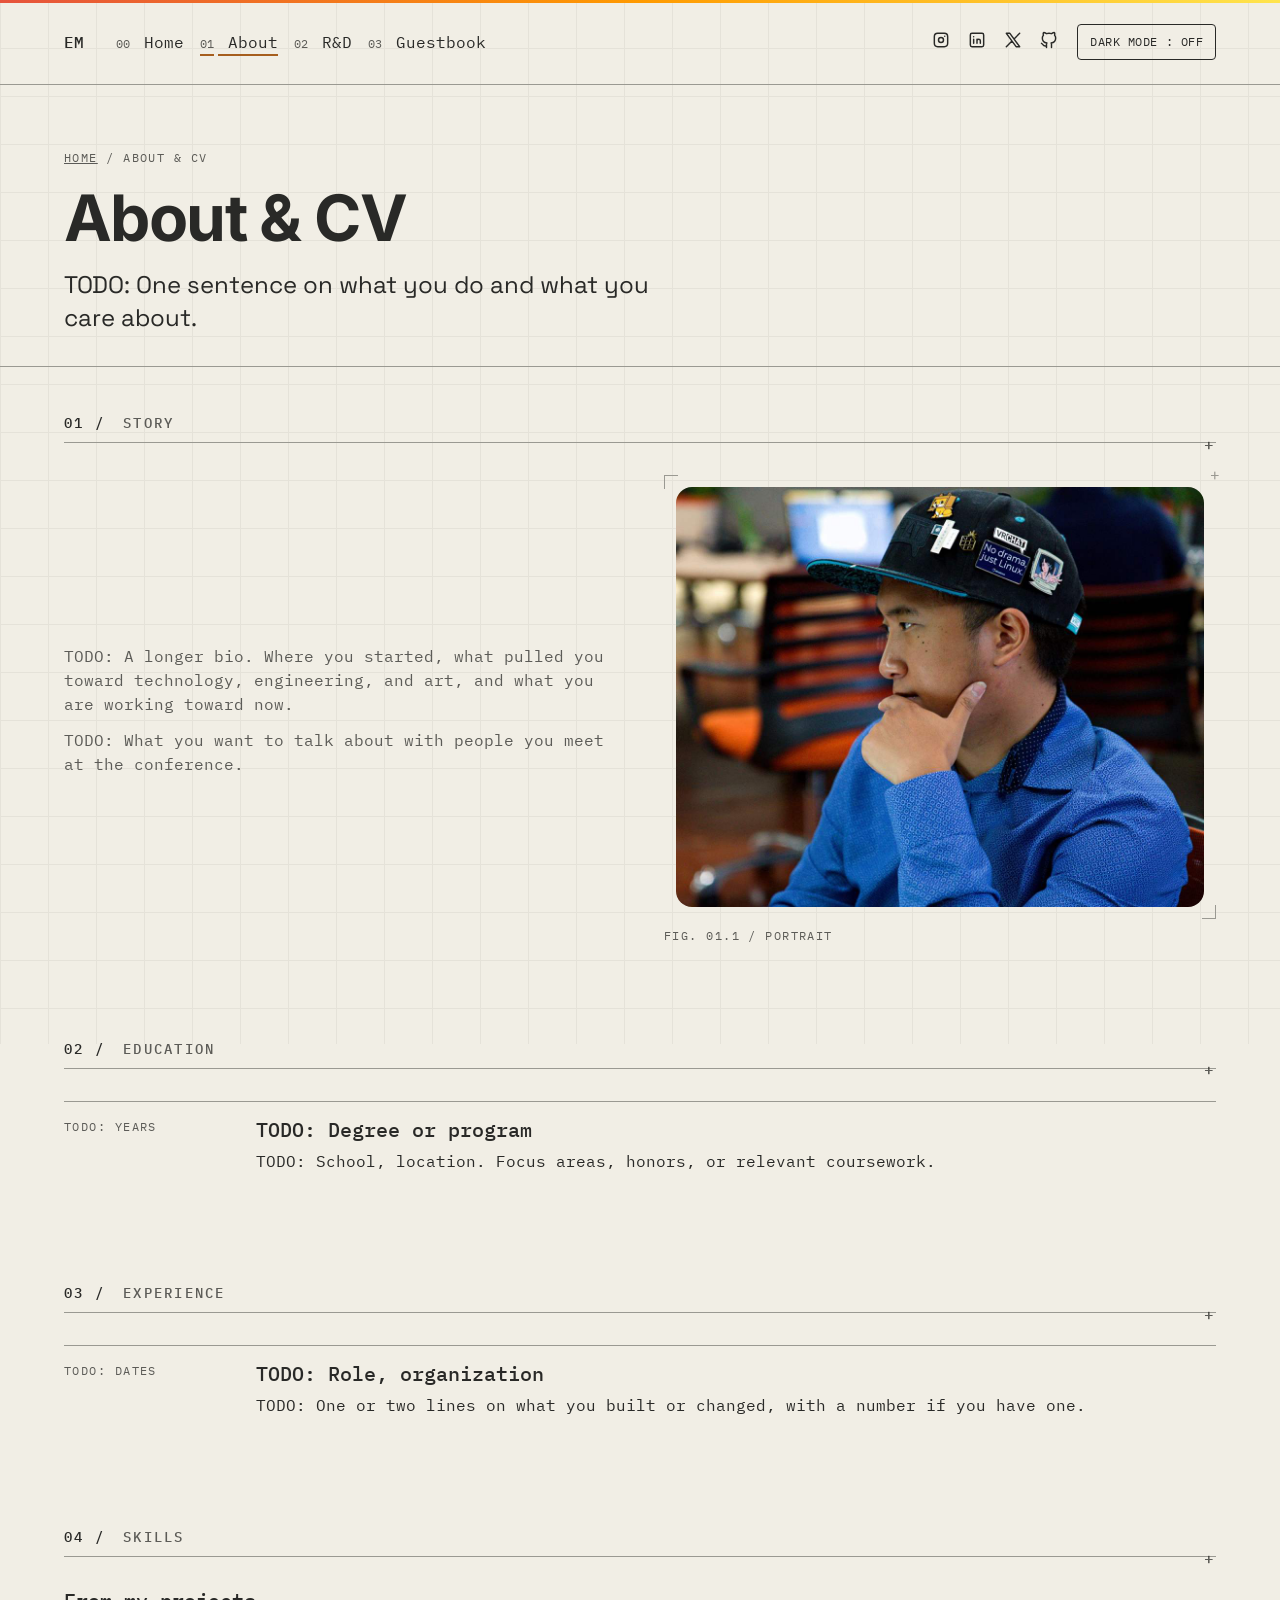
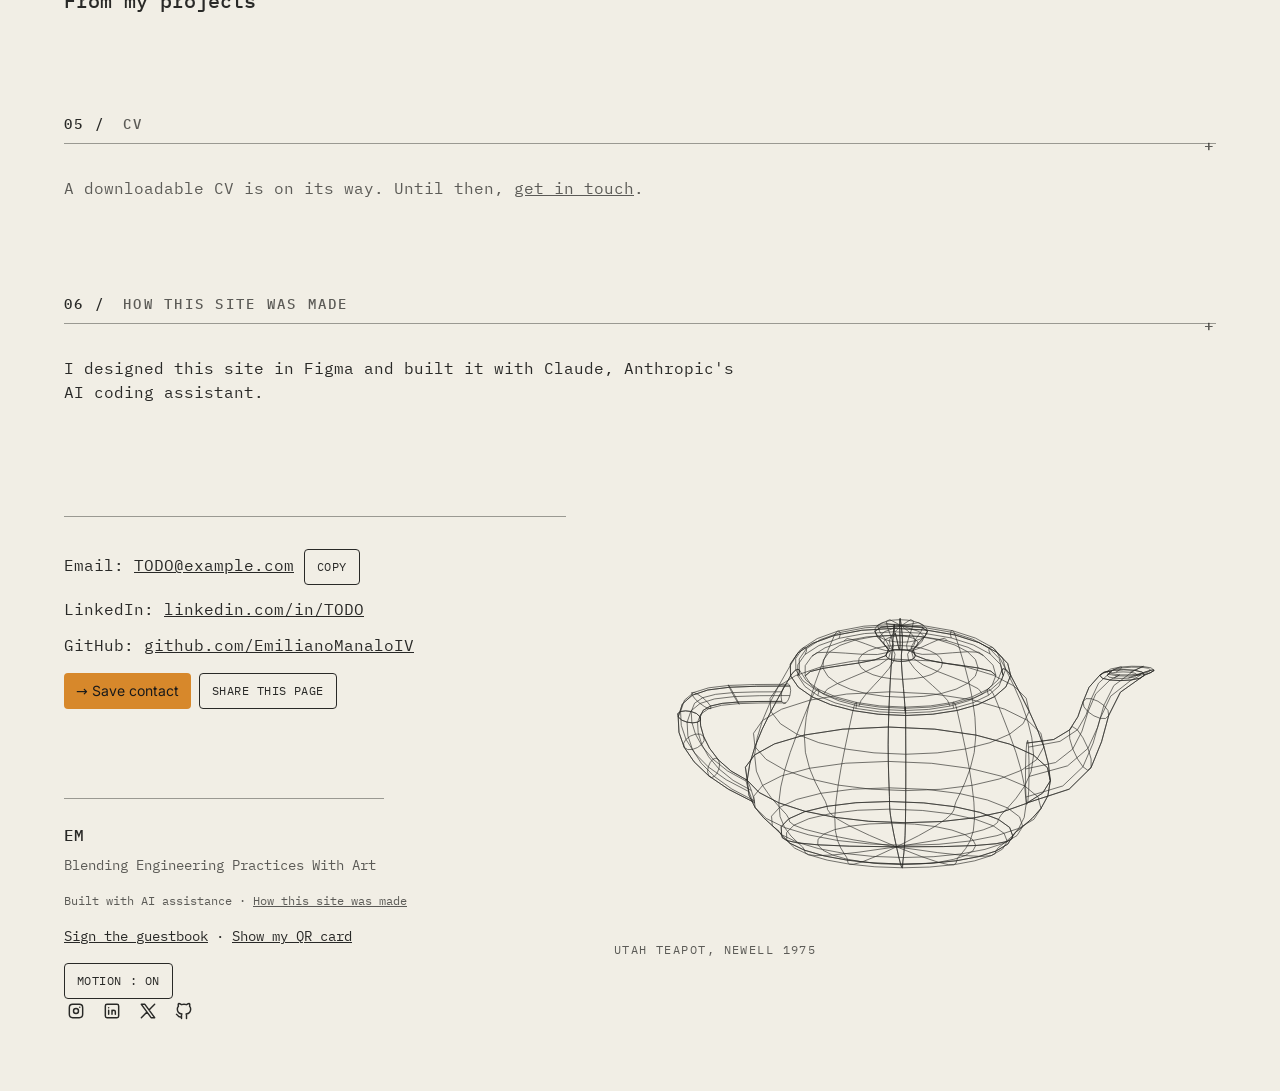
==== commit e6fa94d3: "Add my portrait to the home and About pages - assets/img/portrait.jpg: my photo cropped to the frame" ====
--- a/about/index.html
+++ b/about/index.html
@@ -73,8 +73,7 @@
           </div>
           <figure class="card-media">
             <div class="frame">
-              <!-- TODO: replace with a photo, e.g. <img src="/assets/img/portrait.jpg" alt="..." width="800" height="600" loading="lazy">. -->
-              <div class="slot" aria-hidden="true">portrait</div>
+              <img src="/assets/img/portrait.jpg" alt="" width="1088" height="864">
             </div>
             <figcaption>FIG. 01.1 / Portrait</figcaption>
           </figure>
--- a/styles.css
+++ b/styles.css
@@ -408,7 +408,7 @@
   display: inline-flex;
   align-items: center;
   gap: var(--space-2);
-  padding: var(--space-1) var(--space-2);
+  padding: var(--space-2) var(--space-3);
   border: 1px solid currentColor;
   border-radius: var(--radius-sm);
   background: transparent;
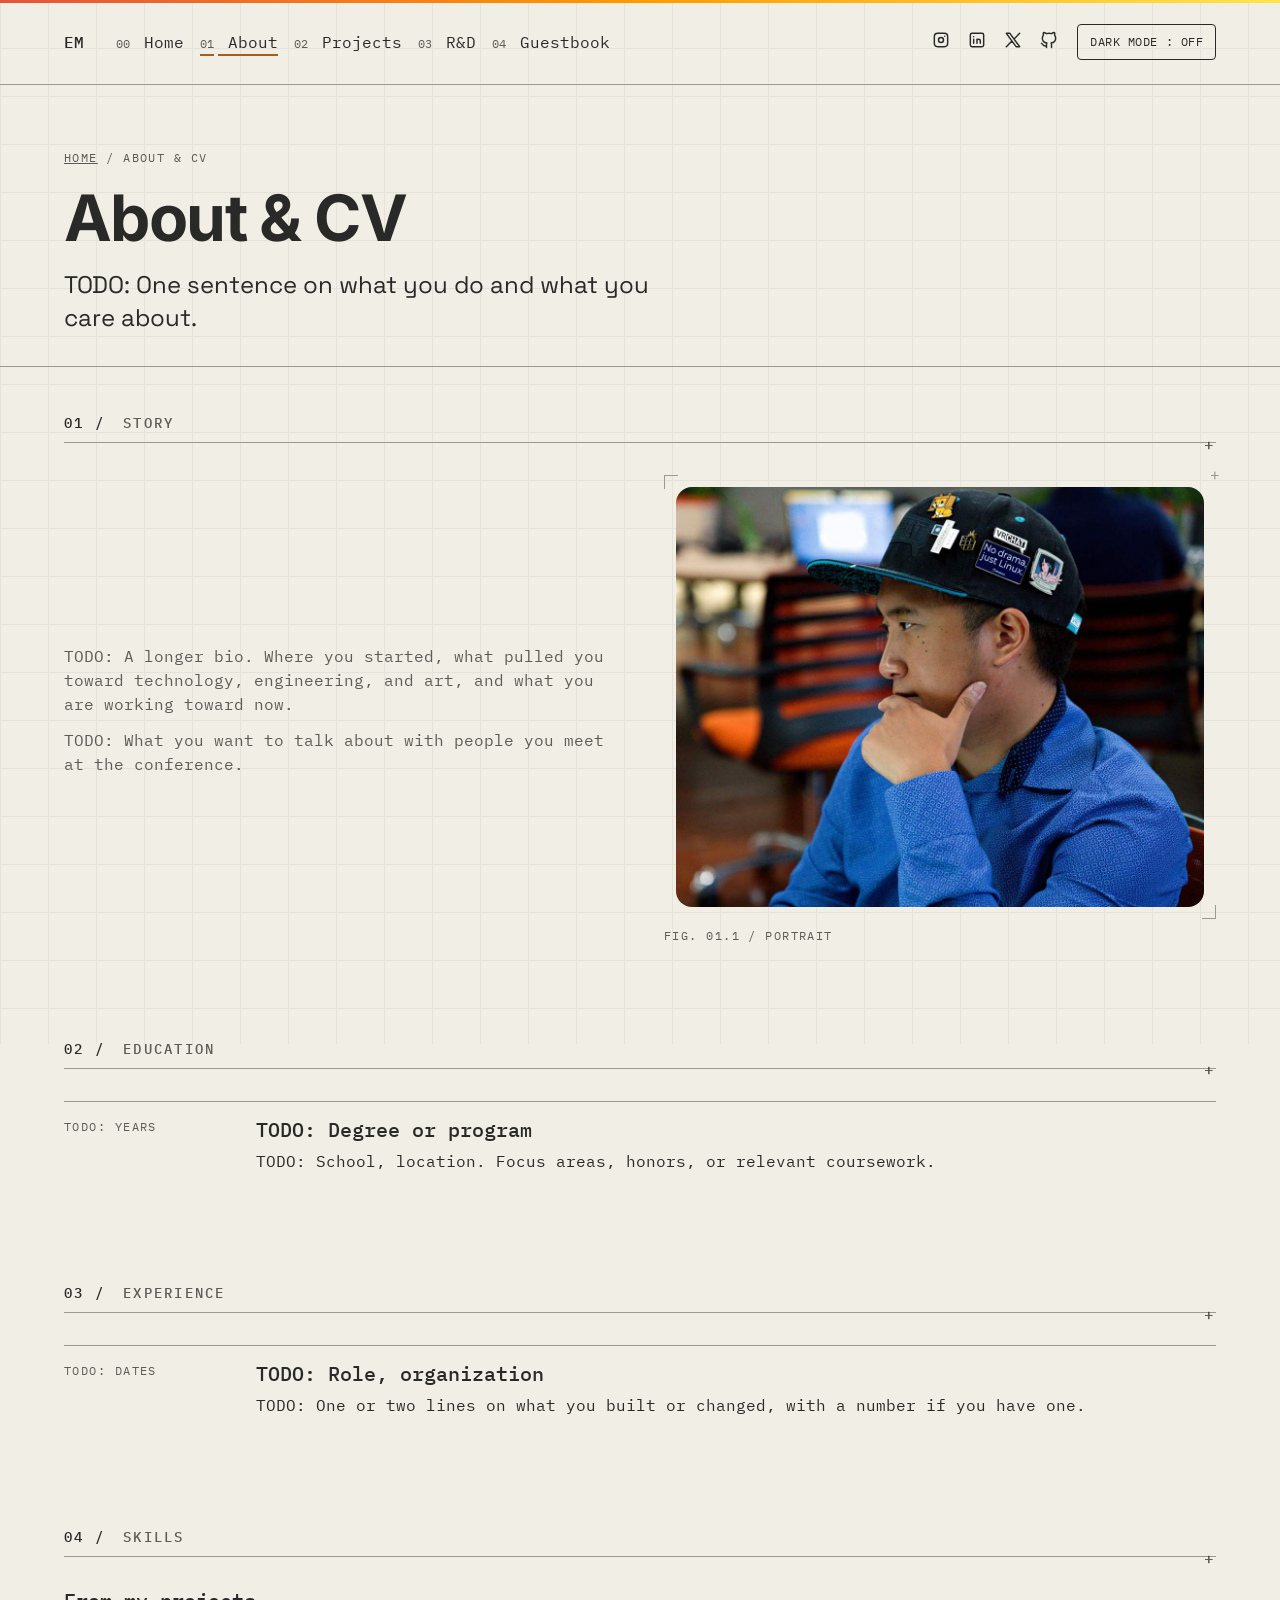
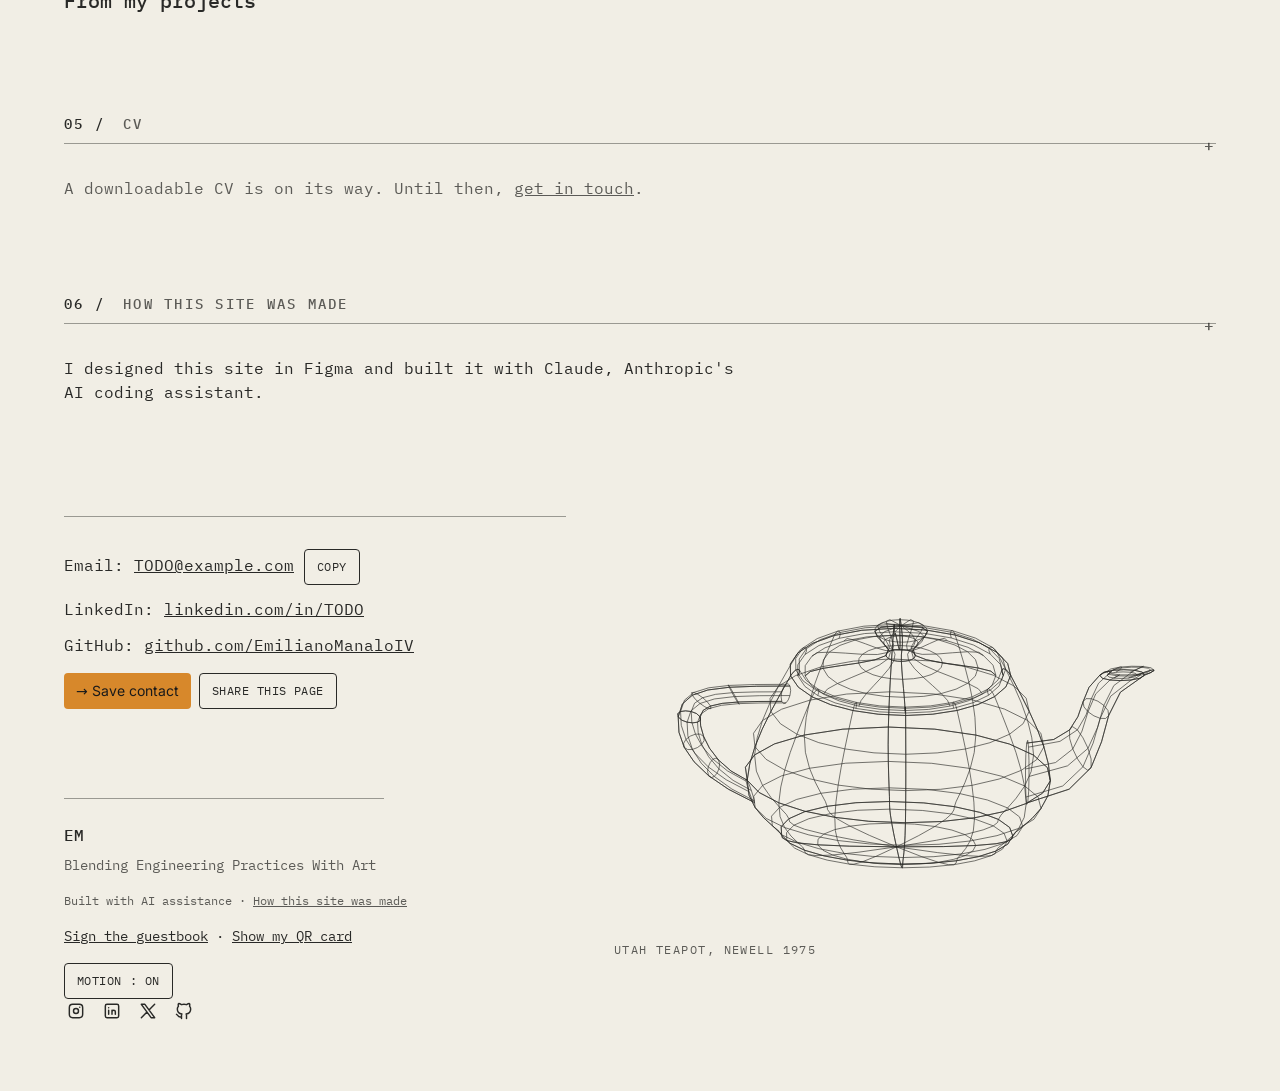
==== commit 56dfd5be: "Add a Projects page with a hands-on 4D cube (task 0002, ADR 0019) /projects/ lists every project und" ====
--- a/about/index.html
+++ b/about/index.html
@@ -38,8 +38,9 @@
         <ul class="nav-list">
           <li><a href="/"><span class="nav-index" aria-hidden="true">00</span> Home</a></li>
           <li><a href="/about/" aria-current="page"><span class="nav-index" aria-hidden="true">01</span> About</a></li>
-          <li><a href="/rd/"><span class="nav-index" aria-hidden="true">02</span> R&amp;D</a></li>
-          <li><a href="/guestbook/"><span class="nav-index" aria-hidden="true">03</span> Guestbook</a></li>
+          <li><a href="/projects/"><span class="nav-index" aria-hidden="true">02</span> Projects</a></li>
+          <li><a href="/rd/"><span class="nav-index" aria-hidden="true">03</span> R&amp;D</a></li>
+          <li><a href="/guestbook/"><span class="nav-index" aria-hidden="true">04</span> Guestbook</a></li>
         </ul>
       </nav>
       <div class="header-tools">
--- a/styles.css
+++ b/styles.css
@@ -1418,6 +1418,11 @@
   font-size: var(--text-small);
 }
 
+/* The home page previews two projects, then this link to the rest (ADR 0019). */
+.all-projects {
+  margin-top: var(--space-6);
+}
+
 /* "Opinion" on R&D posts labelled "opinion" (ADR 0013): an outlined tag in the date
    line, so readers know a post argues a view. Ink on the page passes AA. */
 .tag-opinion {
@@ -1632,7 +1637,8 @@
 }
 
 .teapot-scene,
-.headset-scene {
+.headset-scene,
+.tesseract-scene {
   width: 100%;
   aspect-ratio: 4 / 3;
   color: var(--color-ink);
@@ -1644,13 +1650,16 @@
 }
 
 /* The headset can face any way, and its strap reaches as far up as sideways, so its
-   frame is square: the largest size that never clips at any angle. */
-.headset-scene {
+   frame is square: the largest size that never clips at any angle. The tesseract
+   turns in four dimensions, so its frame is square too (ADR 0019). */
+.headset-scene,
+.tesseract-scene {
   aspect-ratio: 1;
 }
 
 .model-teapot,
-.model-headset {
+.model-headset,
+.model-tesseract {
   max-width: 24rem;
   margin-top: var(--space-8);
 }
@@ -1667,7 +1676,7 @@
   padding-inline: var(--space-4);
 }
 
-/* A heading with a model beside it: the R&D headset. */
+/* A heading with a model beside it: the R&D headset, the Projects tesseract. */
 @media (min-width: 800px) {
   .hero-split .container {
     display: grid;
@@ -1693,15 +1702,22 @@
    Tablet: 800px and up
    ========================================================================== */
 @media (min-width: 800px) {
+  /* The five-item nav doesn't fit beside the name and tools below about 1000px; there
+     the tools wrap to a second row instead of squeezing every label (ADR 0019). */
   .site-header .container {
     flex-direction: row;
+    flex-wrap: wrap;
     align-items: center;
-    gap: var(--space-8);
+    gap: var(--space-3) var(--space-8);
   }
 
   .nav-list {
     display: flex;
     gap: var(--space-4);
+  }
+
+  .nav-list a {
+    white-space: nowrap;
   }
 
   .header-tools {
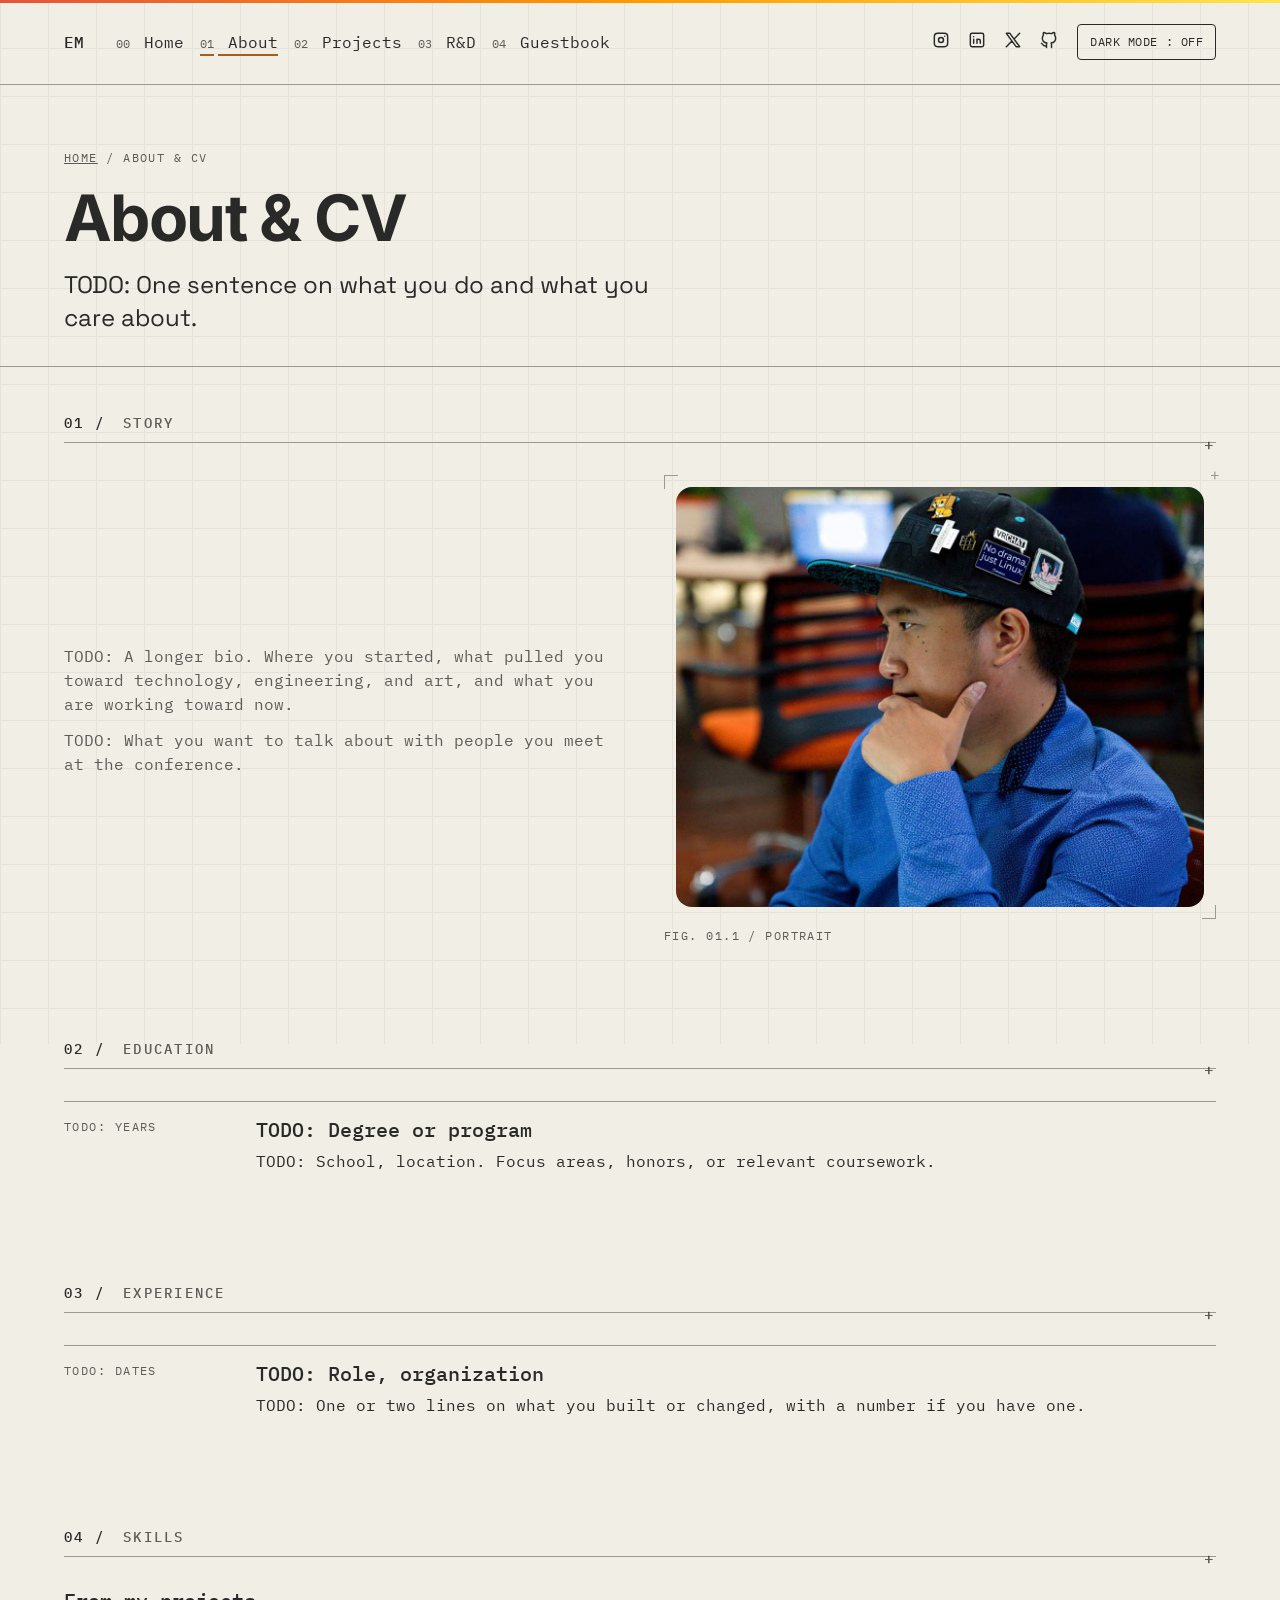
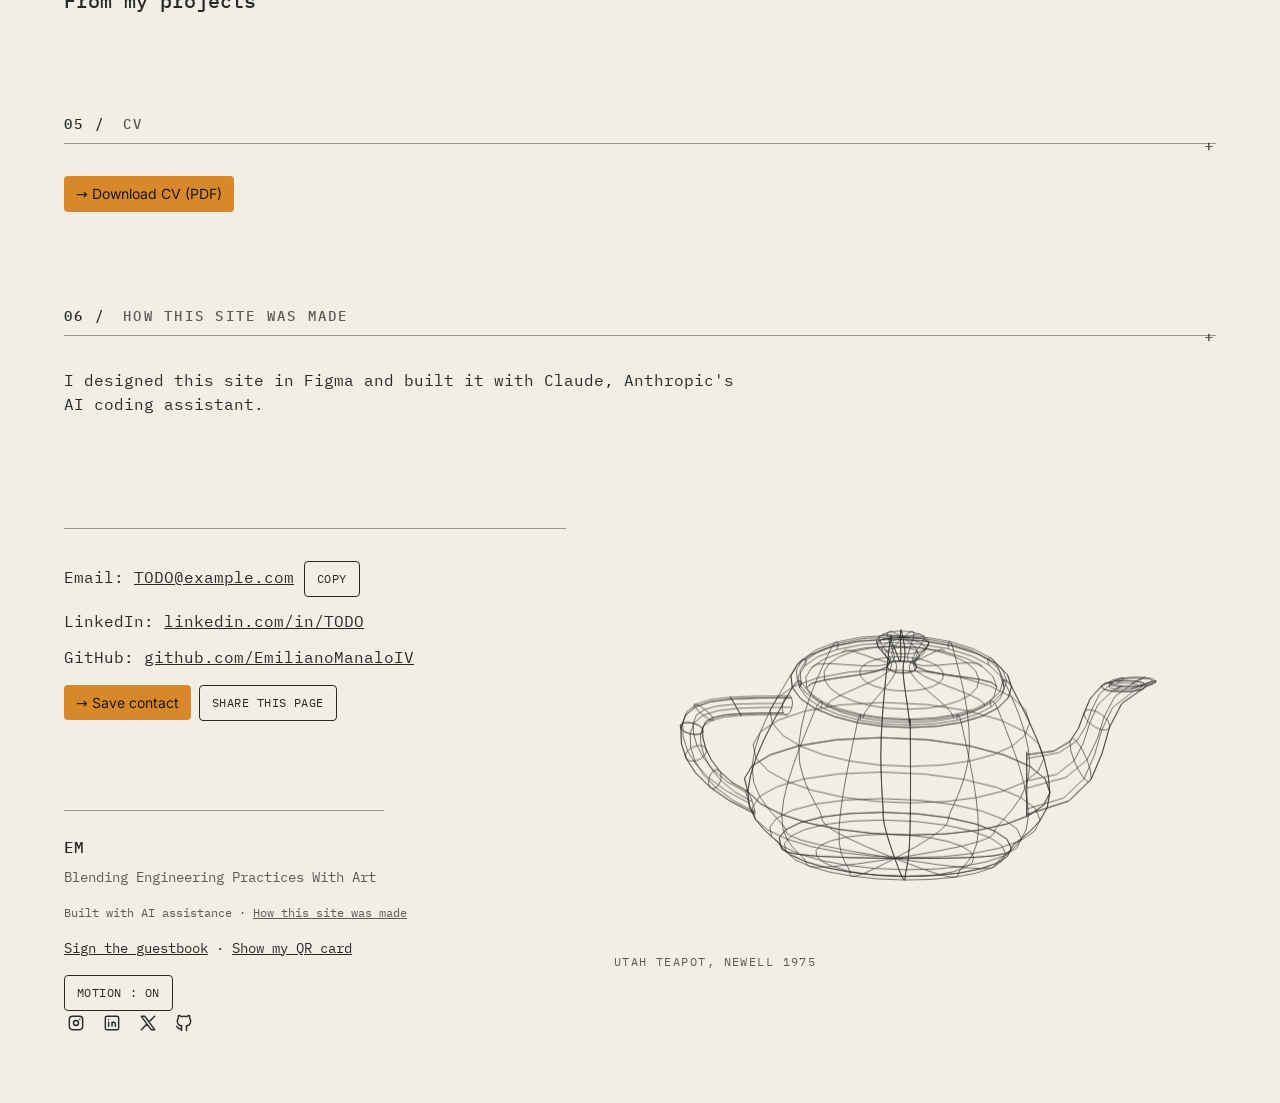
==== commit fc9c01c4: "Offer my CV as a download on the About page (task 0003) The About & CV page's CV section now links t" ====
--- a/about/index.html
+++ b/about/index.html
@@ -125,9 +125,8 @@
     <section id="cv" class="section" data-label="05 — CV">
       <div class="container">
         <h2 class="section-title"><span class="section-index" aria-hidden="true">05 /</span> CV</h2>
-        <!-- TODO: when assets/cv/emiliano-manalo-cv.pdf exists, replace this paragraph with
-             <a class="tag tag-link" href="/assets/cv/emiliano-manalo-cv.pdf" download>Download CV (PDF)</a> -->
-        <p class="empty-state">A downloadable CV is on its way. Until then, <a href="/#contact">get in touch</a>.</p>
+        <!-- The owner replaces the PDF under the same name to update it (task 0003). -->
+        <p><a class="tag tag-link" href="/assets/cv/emiliano-manalo-cv.pdf" download>Download CV (PDF)</a></p>
       </div>
     </section>
 
